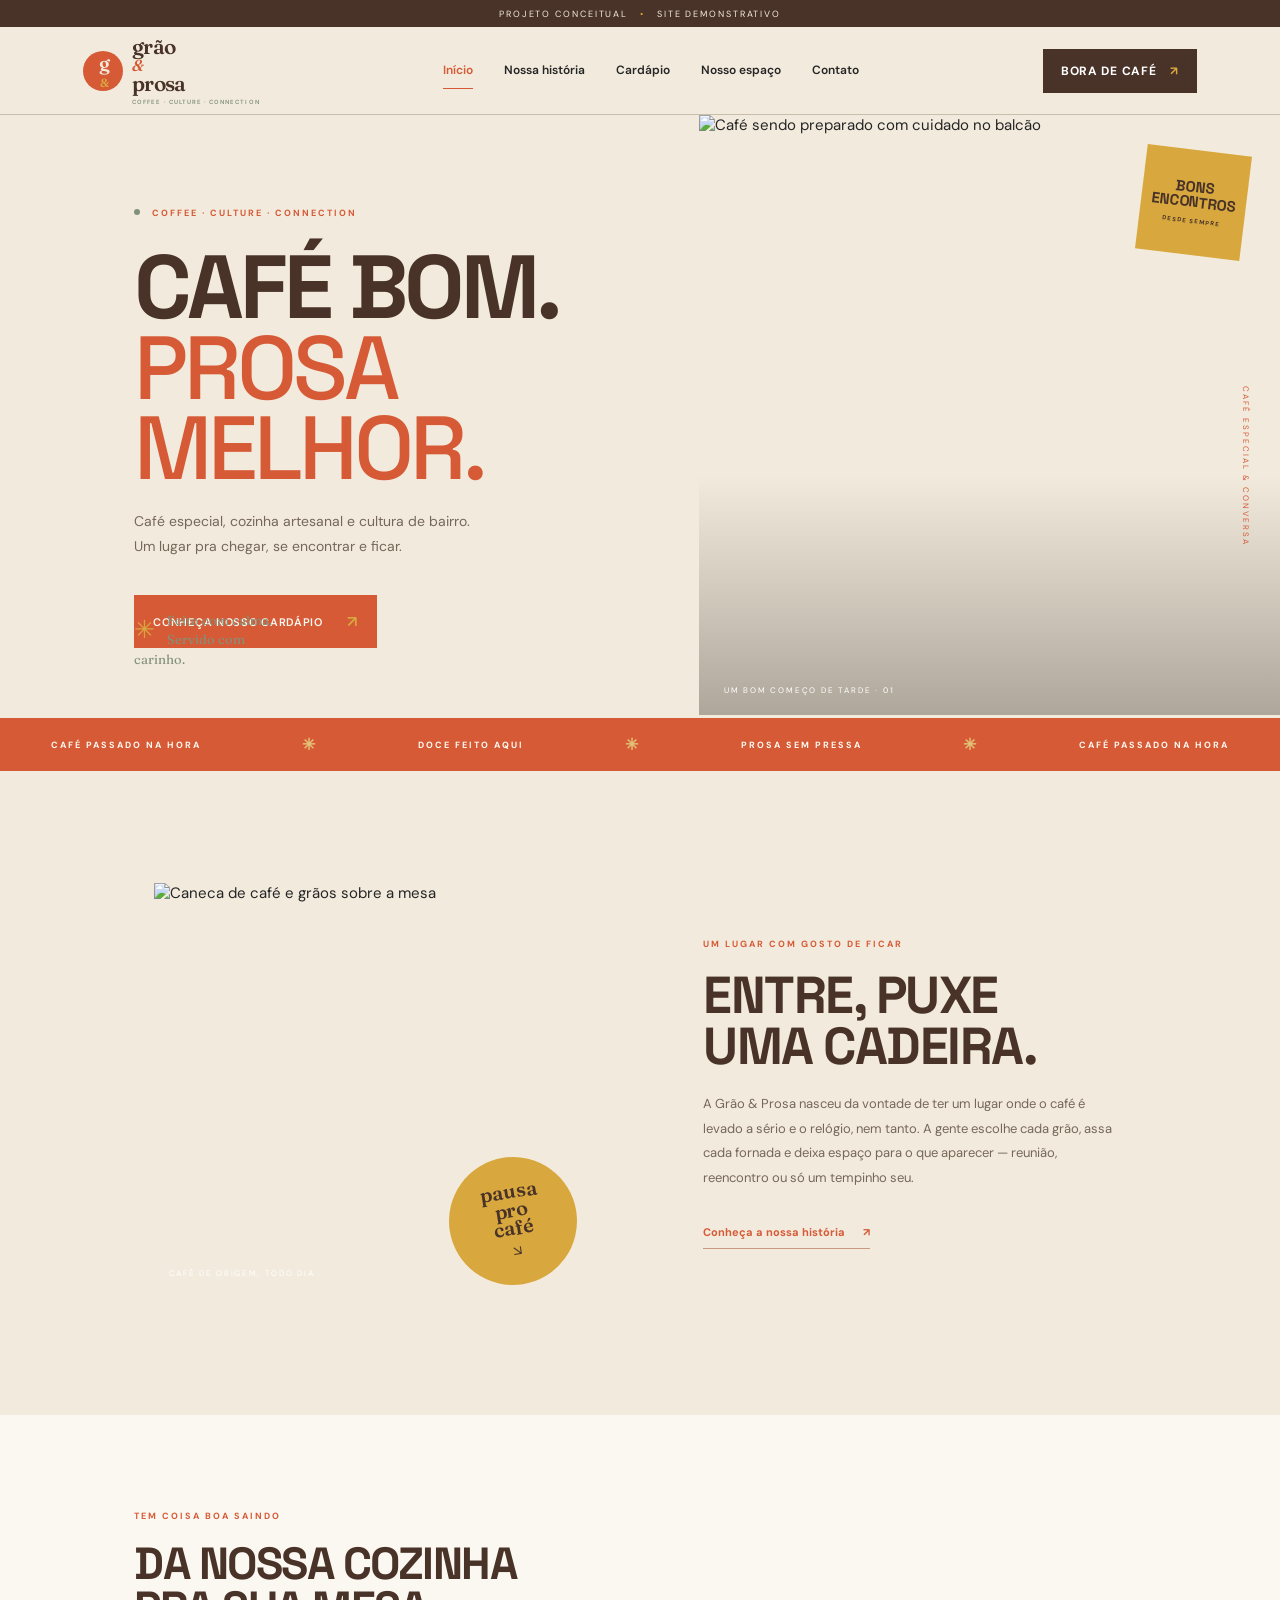
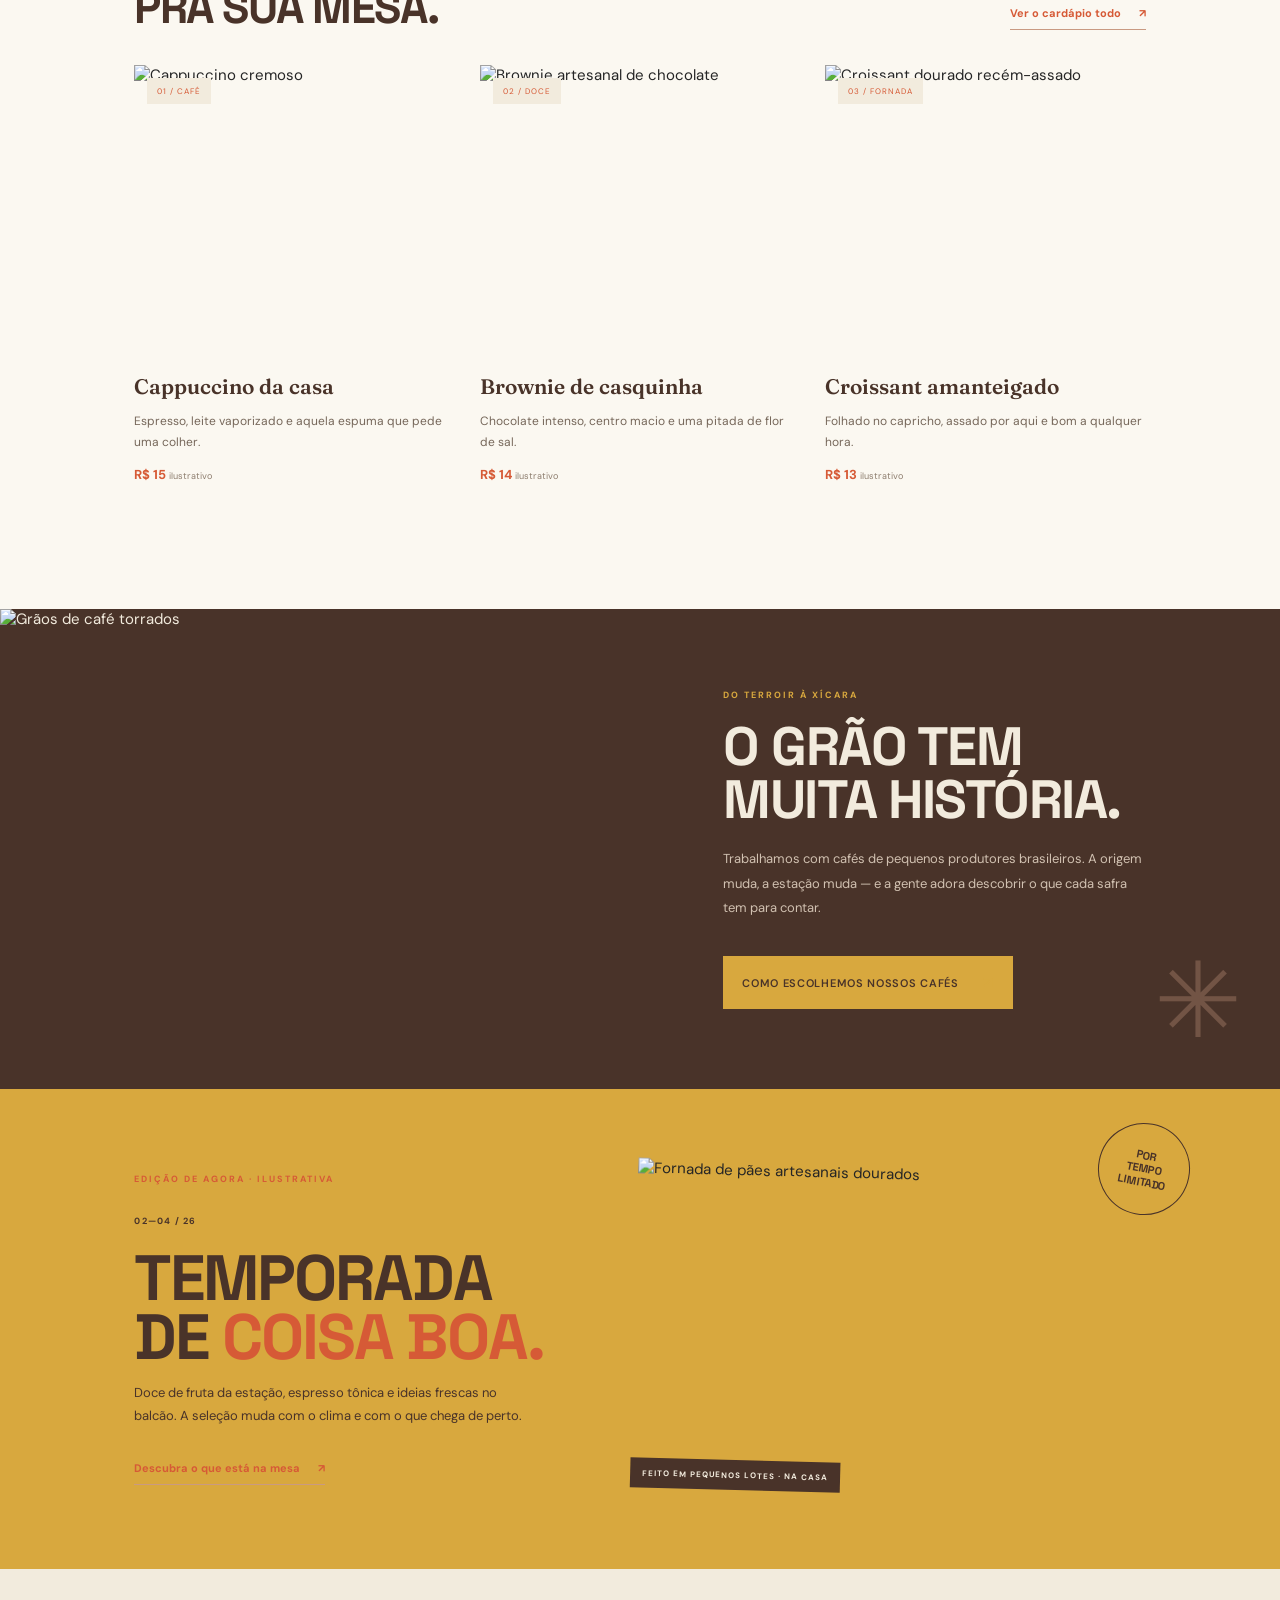
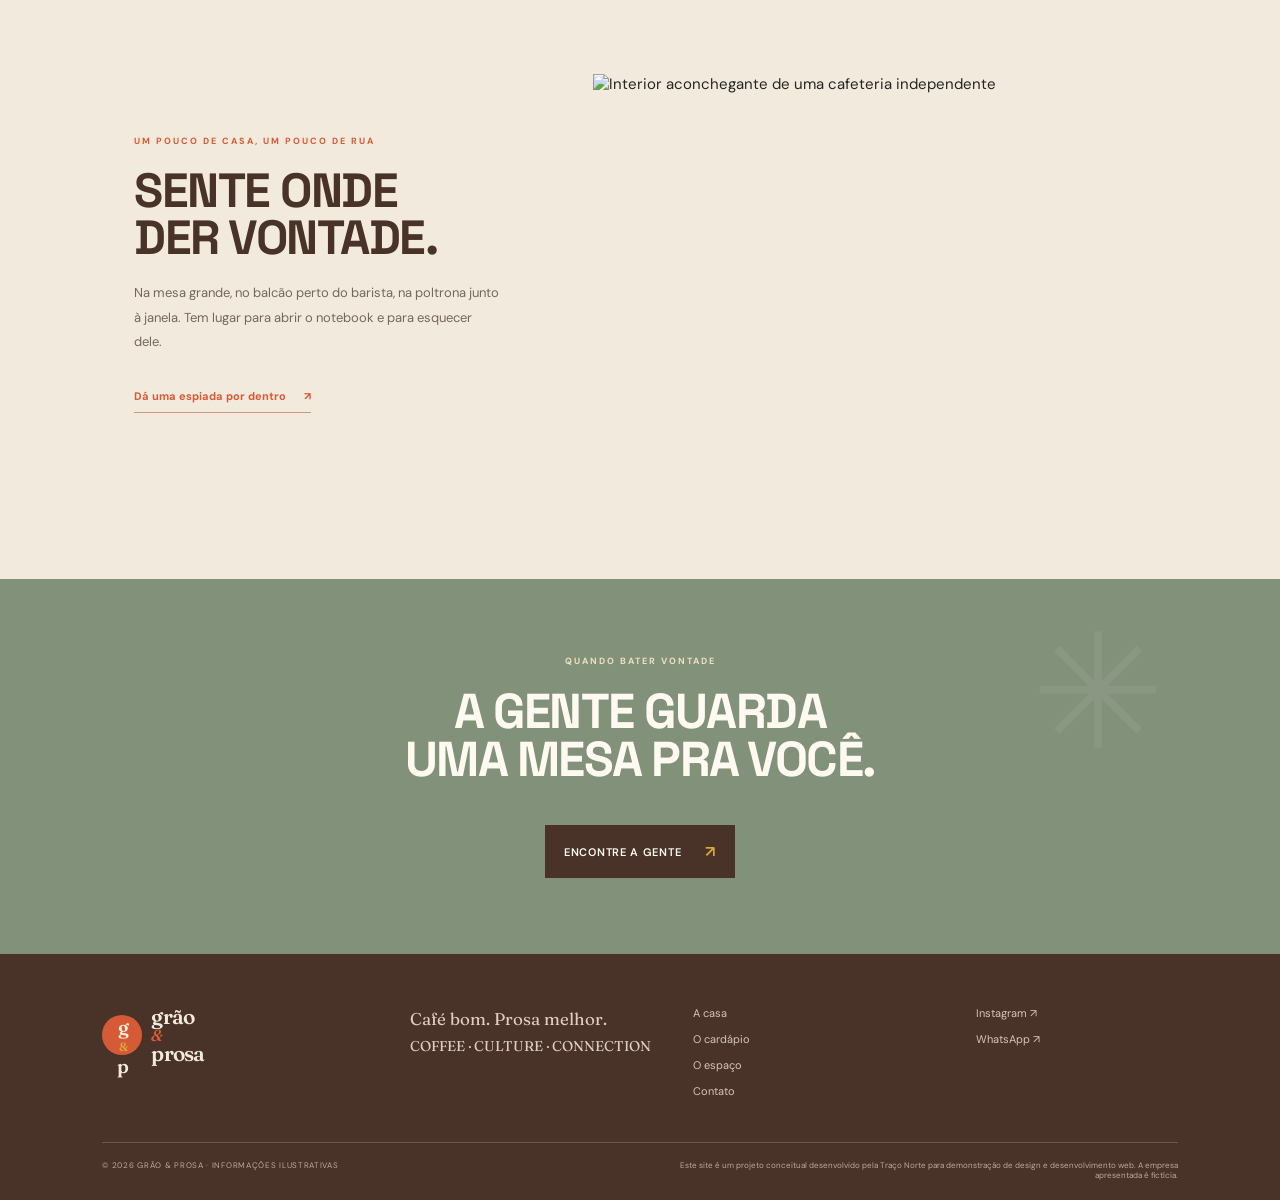
==== index.html @ 583dc26b "Add Grão & Prosa café website" ====
<!doctype html>
<html lang="pt-BR">
  <head>
    <meta charset="utf-8"><meta name="viewport" content="width=device-width,initial-scale=1"><meta name="theme-color" content="#f3ebdd"><meta name="description" content="Cafeteria urbana com cafés especiais, cozinha artesanal e cultura de bairro. Café bom. Prosa melhor."><title>Grão & Prosa — Café bom. Prosa melhor.</title><link rel="preconnect" href="https://fonts.googleapis.com"><link rel="preconnect" href="https://fonts.gstatic.com" crossorigin><link href="https://fonts.googleapis.com/css2?family=Archivo+Black&family=DM+Sans:wght@400;500;600;700&family=Fraunces:opsz,wght@9..144,500;9..144,600;9..144,700&family=Space+Grotesk:wght@400;500;600;700&display=swap" rel="stylesheet"><link rel="icon" type="image/svg+xml" href="images/favicon.svg"><link rel="stylesheet" href="css/styles.css"><link rel="stylesheet" href="css/redesign.css"><script defer src="js/script.js"></script>
  </head>
  <body>
    
    <div class="concept">
      PROJETO CONCEITUAL <span>•</span> SITE DEMONSTRATIVO
    </div>
    <header class="header">
      <a class="logo" href="index.html" aria-label="Grão e Prosa, início"><span class="logo-mark">g<span>&</span>p</span><span class="logo-name">grão <i>&</i> prosa<small>COFFEE · CULTURE · CONNECTION</small></span></a><button class="menu-toggle" aria-label="Abrir menu" aria-expanded="false">☰</button>
      <nav class="nav">
        <a class="active" href="index.html">Início</a><a href="historia.html">Nossa história</a><a href="cardapio.html">Cardápio</a><a href="espaco.html">Nosso espaço</a><a href="contato.html">Contato</a>
      </nav>
      <a class="header-cta" href="cardapio.html">Bora de café <span>↗</span></a>
    </header>
    
    <main>
      <section class="hero">
        <div class="hero-copy">
          <span class="eyebrow"><b></b> COFFEE · CULTURE · CONNECTION</span>
          <h1>
            Café bom.<br><em>Prosa melhor.</em>
          </h1>
          <p>
            Café especial, cozinha artesanal e cultura de bairro. Um lugar pra chegar, se encontrar e ficar.
          </p>
          <a class="button" href="cardapio.html">Conheça nosso cardápio <span>↗</span></a>
          <div class="hero-note">
            <span class="scribble">✳</span> Feito com calma.<br>Servido com carinho.
          </div>
        </div>
        <div class="hero-visual">
          <img src="https://images.unsplash.com/photo-1442512595331-e89e73853f31?auto=format&fit=crop&w=1500&q=85" alt="Café sendo preparado com cuidado no balcão">
          <div class="photo-stamp">
            BONS<br>ENCONTROS<br><span>DESDE SEMPRE</span>
          </div>
          <span class="image-caption">UM BOM COMEÇO DE TARDE · 01</span>
        </div>
        <div class="side-label">
          CAFÉ ESPECIAL & CONVERSA
        </div>
      </section>
      
      <div class="ticker">
        <span>CAFÉ PASSADO NA HORA</span><i>✳</i><span>DOCE FEITO AQUI</span><i>✳</i><span>PROSA SEM PRESSA</span><i>✳</i><span>CAFÉ PASSADO NA HORA</span>
      </div>
      
      <section class="intro section-pad">
        <div class="intro-art">
          <img src="https://images.unsplash.com/photo-1495474472287-4d71bcdd2085?auto=format&fit=crop&w=1000&q=85" alt="Caneca de café e grãos sobre a mesa">
          <div class="circle-note">
            pausa<br>pro<br>café <b>↘</b>
          </div>
          <span class="tiny-label">CAFÉ DE ORIGEM, TODO DIA</span>
        </div>
        <div class="intro-copy">
          <span class="eyebrow">UM LUGAR COM GOSTO DE FICAR</span>
          <h2>
            Entre, puxe<br>uma cadeira.
          </h2>
          <p>
            A Grão & Prosa nasceu da vontade de ter um lugar onde o café é levado a sério e o relógio, nem tanto. A gente escolhe cada grão, assa cada fornada e deixa espaço para o que aparecer — reunião, reencontro ou só um tempinho seu.
          </p>
          <a class="text-link" href="historia.html">Conheça a nossa história <span>↗</span></a>
        </div>
      </section>
      
      <section class="menu-preview">
        <div class="section-head">
          <div>
            <span class="eyebrow">TEM COISA BOA SAINDO</span>
            <h2>
              Da nossa cozinha<br>pra sua mesa.
            </h2>
          </div>
          <a class="text-link" href="cardapio.html">Ver o cardápio todo <span>↗</span></a>
        </div>
        <div class="cards">
          <a class="food-card" href="cardapio.html">
          <div class="food-img">
            <img src="https://images.unsplash.com/photo-1514432324607-a09d9b4aefdd?auto=format&fit=crop&w=800&q=80" alt="Cappuccino cremoso"><span>01 / CAFÉ</span>
          </div>
          <h3>
            Cappuccino da casa
          </h3>
          <p>
            Espresso, leite vaporizado e aquela espuma que pede uma colher.
          </p>
          <b>R$ 15 <small>ilustrativo</small></b></a><a class="food-card" href="cardapio.html">
          <div class="food-img">
            <img src="https://images.unsplash.com/photo-1606313564200-e75d5e30476c?auto=format&fit=crop&w=800&q=80" alt="Brownie artesanal de chocolate"><span>02 / DOCE</span>
          </div>
          <h3>
            Brownie de casquinha
          </h3>
          <p>
            Chocolate intenso, centro macio e uma pitada de flor de sal.
          </p>
          <b>R$ 14 <small>ilustrativo</small></b></a><a class="food-card" href="cardapio.html">
          <div class="food-img">
            <img src="https://images.unsplash.com/photo-1555507036-ab1f4038808a?auto=format&fit=crop&w=800&q=80" alt="Croissant dourado recém-assado"><span>03 / FORNADA</span>
          </div>
          <h3>
            Croissant amanteigado
          </h3>
          <p>
            Folhado no capricho, assado por aqui e bom a qualquer hora.
          </p>
          <b>R$ 13 <small>ilustrativo</small></b></a>
        </div>
      </section>
      
      <section class="beans">
        <div class="beans-photo">
          <img src="https://images.unsplash.com/photo-1447933601403-0c6688de566e?auto=format&fit=crop&w=1200&q=85" alt="Grãos de café torrados">
        </div>
        <div class="beans-copy">
          <span class="eyebrow">DO TERROIR À XÍCARA</span>
          <h2>
            O grão tem<br>muita história.
          </h2>
          <p>
            Trabalhamos com cafés de pequenos produtores brasileiros. A origem muda, a estação muda — e a gente adora descobrir o que cada safra tem para contar.
          </p>
          <a class="button button-light" href="historia.html">Como escolhemos nossos cafés <span>↗</span></a><span class="beans-doodle">✳</span>
        </div>
      </section>
      
      <section class="seasonal-feature">
        <div class="seasonal-copy">
          <span class="eyebrow">EDIÇÃO DE AGORA · ILUSTRATIVA</span>
          <p class="seasonal-index">02—04 / 26</p>
          <h2>Temporada<br>de <em>coisa boa.</em></h2>
          <p>Doce de fruta da estação, espresso tônica e ideias frescas no balcão. A seleção muda com o clima e com o que chega de perto.</p>
          <a class="text-link" href="cardapio.html">Descubra o que está na mesa <span>↗</span></a>
        </div>
        <figure class="seasonal-photo">
          <img src="https://images.unsplash.com/photo-1509440159596-0249088772ff?auto=format&fit=crop&w=1100&q=85" alt="Fornada de pães artesanais dourados">
          <figcaption>FEITO EM PEQUENOS LOTES · NA CASA</figcaption>
        </figure>
        <span class="seasonal-stamp">POR<br>TEMPO<br>LIMITADO</span>
      </section>
      <section class="space-tease">
        <div>
          <span class="eyebrow">UM POUCO DE CASA, UM POUCO DE RUA</span>
          <h2>
            Sente onde<br>der vontade.
          </h2>
          <p>
            Na mesa grande, no balcão perto do barista, na poltrona junto à janela. Tem lugar para abrir o notebook e para esquecer dele.
          </p>
          <a class="text-link" href="espaco.html">Dá uma espiada por dentro <span>↗</span></a>
        </div>
        <img src="https://images.unsplash.com/photo-1445116572660-236099ec97a0?auto=format&fit=crop&w=1200&q=85" alt="Interior aconchegante de uma cafeteria independente">
      </section>
      
      <section class="visit">
        <span class="eyebrow">QUANDO BATER VONTADE</span>
        <h2>
          A gente guarda<br>uma mesa pra você.
        </h2>
        <a class="button" href="contato.html">Encontre a gente <span>↗</span></a><span class="visit-flower">✳</span>
      </section>
    </main>
    
    <footer class="footer">
      <div class="footer-top">
        <a class="logo logo-footer" href="index.html"><span class="logo-mark">g<span>&</span>p</span><span class="logo-name">grão <i>&</i> prosa</span></a>
        <p>
          Café bom. Prosa melhor.<br><small>COFFEE · CULTURE · CONNECTION</small>
        </p>
        <div class="footer-links">
          <a href="historia.html">A casa</a><a href="cardapio.html">O cardápio</a><a href="espaco.html">O espaço</a><a href="contato.html">Contato</a>
        </div>
        <div class="footer-social">
          <a href="https://instagram.com" target="_blank" rel="noreferrer">Instagram ↗</a><a href="https://wa.me/5500000000000" target="_blank" rel="noreferrer">WhatsApp ↗</a>
        </div>
      </div>
      <div class="footer-bottom">
        <span>© 2026 GRÃO & PROSA · INFORMAÇÕES ILUSTRATIVAS</span><span>Este site é um projeto conceitual desenvolvido pela Traço Norte para demonstração de design e desenvolvimento web. A empresa apresentada é fictícia.</span>
      </div>
    </footer>
  </body>
</html>
---- css/styles.css ----
:root {
  --cream:#f3ebdd;
  --paper:#faf7f0;
  --terra:#b85c38;
  --coffee:#493329;
  --yellow:#d9a441;
  --sage:#87947a;
  --ink:#32251f;
  --line:#d8cbbb;
  --serif:'Fraunces',Georgia,serif;
  --sans:'DM Sans',Arial,sans-serif
}
* {
  box-sizing:border-box
}
html {
  scroll-behavior:smooth
}
body {
  margin:0;
  background:var(--cream);
  color:var(--ink);
  font-family:var(--sans);
  font-size:15px
}
a {
  color:inherit;
  text-decoration:none
}
img {
  display:block;
  width:100%;
  height:100%;
  object-fit:cover
}
.concept {
  height:27px;
  background:var(--coffee);
  color:var(--cream);
  font-size:9px;
  letter-spacing:1.9px;
  text-align:center;
  padding:8px
}
.concept span {
  color:var(--yellow);
  padding:0 8px
}
.header {
  height:88px;
  padding:0 6.5%;
  display:flex;
  align-items:center;
  justify-content:space-between;
  border-bottom:1px solid var(--line);
  position:relative;
  z-index:5;
  background:var(--cream)
}
.logo {
  display:flex;
  align-items:center;
  gap:9px;
  color:var(--coffee)
}
.logo-mark {
  width:40px;
  height:40px;
  background:var(--terra);
  border-radius:50%;
  display:grid;
  place-items:center;
  color:var(--cream);
  font:600 19px var(--serif);
  letter-spacing:-2px
}
.logo-mark span {
  font-size:12px;
  color:var(--yellow)
}
.logo-name {
  font:600 21px var(--serif);
  letter-spacing:-.8px
}
.logo-name i {
  color:var(--terra);
  font-size:16px
}
.nav {
  display:flex;
  gap:31px;
  font-size:12px
}
.nav a {
  padding:10px 0;
  color:#6e5d51;
  transition:.2s
}
.nav a:hover,.nav a.active {
  color:var(--terra)
}
.nav a.active {
  border-bottom:1px solid var(--terra)
}
.header-cta {
  font-size:12px;
  font-weight:700;
  background:var(--coffee);
  color:white;
  padding:14px 18px;
  border-radius:2px
}
.header-cta span {
  padding-left:10px;
  color:var(--yellow)
}
.menu-toggle {
  display:none;
  background:none;
  border:0;
  font-size:23px;
  color:var(--coffee)
}
.hero {
  min-height:600px;
  display:grid;
  grid-template-columns:1fr 1.03fr;
  padding-left:10.5%;
  position:relative
}
.hero-copy {
  padding:92px 4% 70px 0;
  position:relative
}
.eyebrow {
  font-size:9px;
  letter-spacing:2px;
  color:var(--terra);
  font-weight:700;
  display:block
}
.eyebrow b {
  display:inline-block;
  width:6px;
  height:6px;
  background:var(--sage);
  border-radius:50%;
  margin:0 8px 1px 0
}
.hero h1,.page-hero h1 {
  font:500 clamp(49px,6vw,78px)/.99 var(--serif);
  letter-spacing:-3px;
  color:var(--coffee);
  margin:28px 0 20px
}
.hero h1 em {
  color:var(--terra);
  font-weight:500
}
.hero-copy>p {
  max-width:350px;
  color:#76675a;
  line-height:1.8;
  font-size:14px
}
.button {
  display:inline-flex;
  align-items:center;
  gap:24px;
  background:var(--terra);
  color:#fffaf1;
  padding:16px 19px;
  font-size:11px;
  font-weight:600;
  margin-top:22px;
  transition:.2s
}
.button:hover {
  background:var(--coffee);
  transform:translateY(-2px)
}
.button span {
  font-size:16px;
  color:var(--yellow)
}
.hero-note {
  position:absolute;
  bottom:49px;
  left:0;
  font:13px/1.5 var(--serif);
  color:var(--sage)
}
.scribble {
  font-size:25px;
  float:left;
  margin-right:12px;
  color:var(--yellow)
}
.hero-visual {
  height:560px;
  margin-top:20px;
  position:relative
}
.hero-visual>img {
  object-position:center
}
.hero-visual:after {
  content:'';
  position:absolute;
  inset:0;
  background:linear-gradient(0deg,#21150e52,transparent 40%);
  pointer-events:none
}
.photo-stamp {
  position:absolute;
  z-index:1;
  top:35px;
  right:34px;
  width:105px;
  height:105px;
  border-radius:50%;
  background:var(--yellow);
  color:var(--coffee);
  display:grid;
  place-content:center;
  text-align:center;
  font:600 15px/.98 var(--serif);
  transform:rotate(8deg)
}
.photo-stamp span {
  font:700 6px var(--sans);
  letter-spacing:1px;
  margin-top:7px
}
.image-caption {
  position:absolute;
  z-index:1;
  bottom:20px;
  left:25px;
  color:white;
  font-size:8px;
  letter-spacing:1.8px
}
.side-label {
  position:absolute;
  right:2.3%;
  top:45%;
  writing-mode:vertical-rl;
  font-size:8px;
  letter-spacing:2px;
  color:var(--terra)
}
.ticker {
  height:53px;
  background:var(--sage);
  color:#fffaf1;
  display:flex;
  align-items:center;
  justify-content:space-around;
  font-size:9px;
  letter-spacing:2px
}
.ticker i {
  font-style:normal;
  color:#e3c178;
  font-size:16px
}
.section-pad {
  padding:112px 12%
}
.intro {
  display:grid;
  grid-template-columns:1fr 1fr;
  gap:13%;
  align-items:center
}
.intro-art {
  height:420px;
  position:relative;
  padding:0 10% 8% 0
}
.intro-art img {
  object-position:center
}
.circle-note {
  position:absolute;
  right:0;
  bottom:18px;
  border-radius:50%;
  background:var(--yellow);
  width:128px;
  height:128px;
  display:grid;
  place-content:center;
  text-align:center;
  color:var(--coffee);
  font:600 20px/.94 var(--serif);
  transform:rotate(-9deg)
}
.circle-note b {
  font:14px var(--sans);
  margin-top:4px
}
.tiny-label {
  position:absolute;
  left:15px;
  bottom:25px;
  color:white;
  font-size:8px;
  letter-spacing:1.7px
}
.intro-copy h2,.section-head h2,.beans h2,.space-tease h2,.visit h2,.page-title {
  font:500 52px/.98 var(--serif);
  letter-spacing:-1.8px;
  color:var(--coffee);
  margin:20px 0
}
.intro-copy>p,.beans-copy>p,.space-tease p {
  max-width:420px;
  color:#76675a;
  line-height:1.9;
  font-size:13px
}
.text-link {
  display:inline-block;
  margin-top:21px;
  color:var(--terra);
  font-size:11px;
  font-weight:700;
  border-bottom:1px solid #c99a82;
  padding-bottom:9px
}
.text-link span {
  padding-left:15px
}
.menu-preview {
  background:var(--paper);
  padding:95px 10.5% 110px
}
.section-head {
  display:flex;
  justify-content:space-between;
  align-items:end;
  margin-bottom:35px
}
.section-head h2 {
  font-size:45px;
  margin-bottom:0
}
.cards {
  display:grid;
  grid-template-columns:repeat(3,1fr);
  gap:25px
}
.food-card {
  padding-bottom:15px
}
.food-img {
  height:290px;
  position:relative;
  overflow:hidden
}
.food-img img {
  transition:transform .5s
}
.food-card:hover img {
  transform:scale(1.04)
}
.food-img span {
  position:absolute;
  top:13px;
  left:13px;
  background:var(--cream);
  padding:8px 10px;
  font-size:8px;
  letter-spacing:1px;
  color:var(--terra)
}
.food-card h3 {
  font:600 21px var(--serif);
  color:var(--coffee);
  margin:18px 0 8px
}
.food-card p {
  font-size:12px;
  line-height:1.7;
  color:#76675a;
  min-height:40px
}
.food-card>b {
  font-size:13px;
  color:var(--terra)
}
.food-card small {
  font-size:9px;
  font-weight:400;
  color:#8d7d6e
}
.beans {
  min-height:450px;
  background:var(--coffee);
  color:var(--cream);
  display:grid;
  grid-template-columns:1fr 1fr;
  position:relative
}
.beans-photo {
  height:450px
}
.beans-copy {
  padding:80px 13%;
  position:relative;
  overflow:hidden
}
.beans-copy .eyebrow {
  color:var(--yellow)
}
.beans h2 {
  color:var(--cream);
  font-size:54px
}
.beans-copy>p {
  color:#d1c1b1
}
.button-light {
  background:var(--yellow);
  color:var(--coffee)
}
.button-light:hover {
  background:var(--cream)
}
.beans-doodle {
  position:absolute;
  color:#725445;
  right:6%;
  bottom:4%;
  font-size:105px
}
.space-tease {
  display:grid;
  grid-template-columns:.8fr 1.2fr;
  gap:9%;
  align-items:center;
  padding:105px 10.5%
}
.space-tease img {
  height:400px
}
.space-tease h2 {
  font-size:48px
}
.visit {
  background:var(--sage);
  color:white;
  text-align:center;
  padding:76px 20px;
  position:relative;
  overflow:hidden
}
.visit .eyebrow {
  color:#eee1bd
}
.visit h2 {
  color:#fffaf1;
  font-size:49px
}
.visit .button {
  background:var(--coffee)
}
.visit-flower {
  position:absolute;
  font-size:160px;
  color:#ffffff12;
  right:9%;
  top:10px
}
.footer {
  background:var(--coffee);
  color:var(--cream);
  padding:52px 8% 20px
}
.footer-top {
  display:grid;
  grid-template-columns:1.1fr 1fr 1fr .8fr;
  gap:30px;
  align-items:start;
  padding-bottom:44px
}
.logo-footer {
  color:var(--cream)
}
.footer-top>p {
  font:17px/1.5 var(--serif);
  margin:0;
  color:#ddcfc0
}
.footer-links,.footer-social {
  display:grid;
  gap:12px;
  font-size:11px;
  color:#d5c5b6
}
.footer-links a:hover,.footer-social a:hover {
  color:var(--yellow)
}
.footer-bottom {
  border-top:1px solid #6e5748;
  padding-top:17px;
  display:flex;
  justify-content:space-between;
  gap:20px;
  font-size:8px;
  letter-spacing:.7px;
  color:#bca99a
}
.footer-bottom span:last-child {
  text-align:right;
  max-width:500px;
  letter-spacing:0
}
.page-hero {
  padding:100px 12% 82px;
  background:var(--paper);
  position:relative;
  overflow:hidden
}
.page-hero h1 {
  font-size:68px;
  margin:20px 0
}
.page-hero p {
  max-width:520px;
  color:#76675a;
  line-height:1.8
}
.page-hero .hero-mark {
  position:absolute;
  right:13%;
  top:52px;
  color:#e9dfcf;
  font:190px var(--serif)
}
.content-split {
  display:grid;
  grid-template-columns:1fr 1fr;
  align-items:center;
  gap:9%;
  padding:90px 12%
}
.content-split img {
  height:450px
}
.content-split p {
  line-height:1.9;
  color:#76675a;
  font-size:13px
}
.content-split h2 {
  font:500 43px/.98 var(--serif);
  color:var(--coffee);
  margin:16px 0
}
.quote-band {
  background:var(--sage);
  color:white;
  padding:58px 15%;
  text-align:center;
  font:italic 29px/1.3 var(--serif)
}
.value-grid {
  padding:75px 11%;
  display:grid;
  grid-template-columns:repeat(3,1fr);
  gap:30px
}
.value-grid article {
  border-top:1px solid var(--terra);
  padding-top:17px
}
.value-grid h3 {
  font:600 22px var(--serif);
  color:var(--coffee)
}
.value-grid p {
  color:#76675a;
  font-size:12px;
  line-height:1.8
}
.menu-page {
  padding:75px 10% 100px;
  background:var(--paper)
}
.menu-toolbar {
  display:flex;
  justify-content:space-between;
  align-items:end;
  margin-bottom:35px
}
.filters {
  display:flex;
  flex-wrap:wrap;
  gap:9px
}
.filters button {
  border:1px solid var(--line);
  background:transparent;
  color:var(--coffee);
  padding:10px 14px;
  font:11px var(--sans);
  cursor:pointer
}
.filters button[aria-pressed=true],.filters button:hover {
  background:var(--coffee);
  color:white;
  border-color:var(--coffee)
}
.illustrative {
  font-size:10px;
  color:#897765
}
.menu-section {
  margin:44px 0
}
.menu-section h2 {
  font:500 33px var(--serif);
  color:var(--terra);
  border-bottom:1px solid var(--line);
  padding-bottom:11px
}
.menu-items {
  display:grid;
  grid-template-columns:1fr 1fr;
  column-gap:45px
}
.menu-item {
  padding:17px 0;
  border-bottom:1px dotted var(--line)
}
.menu-item-head {
  display:flex;
  justify-content:space-between;
  gap:15px;
  font:600 17px var(--serif);
  color:var(--coffee)
}
.menu-item p {
  font-size:11px;
  line-height:1.6;
  color:#827263;
  margin:6px 0
}
.menu-item .price {
  font:600 12px var(--sans);
  color:var(--terra);
  white-space:nowrap
}
.gallery {
  padding:70px 9% 95px;
  background:var(--paper)
}
.gallery-grid {
  display:grid;
  grid-template-columns:repeat(4,1fr);
  grid-auto-rows:190px;
  gap:12px
}
.gallery-item {
  position:relative;
  cursor:zoom-in;
  overflow:hidden;
  border:0;
  padding:0;
  background:var(--coffee)
}
.gallery-item:nth-child(1),.gallery-item:nth-child(5) {
  grid-column:span 2;
  grid-row:span 2
}
.gallery-item:nth-child(4) {
  grid-row:span 2
}
.gallery-item img {
  transition:transform .45s;
  opacity:.95
}
.gallery-item:hover img {
  transform:scale(1.04)
}
.gallery-item span {
  position:absolute;
  bottom:12px;
  left:14px;
  color:white;
  text-shadow:0 1px 8px #000;
  font-size:9px;
  letter-spacing:1px
}
.lightbox {
  position:fixed;
  inset:0;
  background:#211811ed;
  display:none;
  align-items:center;
  justify-content:center;
  z-index:10;
  padding:5vw
}
.lightbox.open {
  display:flex
}
.lightbox img {
  width:auto;
  max-width:90vw;
  height:auto;
  max-height:84vh
}
.lightbox button {
  position:absolute;
  top:22px;
  right:28px;
  background:none;
  color:white;
  border:0;
  font-size:38px;
  cursor:pointer
}
.contact-wrap {
  padding:70px 11% 100px;
  display:grid;
  grid-template-columns:1.1fr .8fr;
  gap:12%;
  background:var(--paper)
}
.contact-form label {
  display:block;
  font-size:11px;
  font-weight:600;
  color:var(--coffee);
  margin:16px 0 7px
}
.contact-form input,.contact-form textarea,.contact-form select {
  width:100%;
  padding:13px 12px;
  border:1px solid var(--line);
  background:#fffdf9;
  font:12px var(--sans);
  color:var(--ink);
  border-radius:0
}
.contact-form textarea {
  min-height:130px;
  resize:vertical
}
.contact-form input:focus,.contact-form textarea:focus,.contact-form select:focus {
  outline:2px solid var(--sage);
  border-color:transparent
}
.contact-info {
  background:var(--cream);
  padding:33px;
  height:max-content
}
.contact-info h2 {
  font:500 31px var(--serif);
  color:var(--coffee)
}
.contact-info h3 {
  font:600 17px var(--serif);
  color:var(--terra);
  margin:25px 0 7px
}
.contact-info p {
  font-size:12px;
  line-height:1.8;
  color:#76675a
}
.form-feedback {
  font-size:12px;
  line-height:1.6;
  margin-top:14px;
  color:#465a3d
}
.form-feedback.error {
  color:#a23c2d
}
.map-card {
  margin-top:18px;
  height:120px;
  background:var(--sage);
  display:grid;
  place-items:center;
  color:white;
  font:16px var(--serif);
  text-align:center
}
.story-photo {
  position:relative
}
.story-photo:after {
  content:'CUIDADO EM CADA XÍCARA';
  position:absolute;
  bottom:17px;
  left:17px;
  color:white;
  font-size:8px;
  letter-spacing:2px;
  text-shadow:0 1px 5px #000
}
@media(max-width:900px) {
  .header {
    padding:0 5%
  }
  .nav {
    gap:17px
  }
  .header-cta {
    display:none
  }
  .hero {
    padding-left:7%;
    grid-template-columns:.9fr 1fr
  }
  .hero-copy {
    padding-top:75px
  }
  .hero-visual {
    height:510px
  }
  .intro {
    padding:80px 8%;
    gap:8%
  }
  .menu-preview {
    padding:75px 7%
  }
  .food-img {
    height:230px
  }
  .space-tease {
    padding:80px 7%;
    gap:6%
  }
  .footer {
    padding-left:6%;
    padding-right:6%
  }
  .page-hero {
    padding-left:8%;
    padding-right:8%
  }
  .content-split,.contact-wrap {
    padding-left:8%;
    padding-right:8%
  }
}
@media(max-width:650px) {
  .concept {
    font-size:8px
  }
  .header {
    height:70px
  }
  .logo-mark {
    width:34px;
    height:34px
  }
  .logo-name {
    font-size:18px
  }
  .menu-toggle {
    display:block
  }
  .nav {
    display:none;
    position:absolute;
    top:69px;
    left:0;
    right:0;
    background:var(--cream);
    padding:16px 7% 23px;
    border-bottom:1px solid var(--line);
    flex-direction:column;
    gap:3px
  }
  .nav.open {
    display:flex
  }
  .nav a {
    padding:11px 0
  }
  .hero {
    display:flex;
    flex-direction:column;
    padding:0
  }
  .hero-copy {
    padding:60px 8% 50px
  }
  .hero h1 {
    font-size:58px
  }
  .hero-note {
    position:static;
    margin-top:30px
  }
  .hero-visual {
    margin:0;
    height:370px
  }
  .side-label {
    display:none
  }
  .ticker {
    overflow:hidden;
    gap:24px;
    justify-content:flex-start;
    padding:0 20px;
    white-space:nowrap
  }
  .ticker span:nth-of-type(n+3),.ticker i:nth-of-type(n+2) {
    display:none
  }
  .section-pad {
    padding:70px 8%
  }
  .intro {
    display:flex;
    flex-direction:column;
    gap:40px;
    align-items:stretch
  }
  .intro-art {
    height:320px;
    padding-right:8%
  }
  .circle-note {
    width:100px;
    height:100px;
    font-size:17px
  }
  .intro-copy h2,.section-head h2,.beans h2,.space-tease h2,.visit h2 {
    font-size:43px
  }
  .menu-preview {
    padding:67px 8%
  }
  .section-head {
    display:block
  }
  .section-head .text-link {
    margin-top:15px
  }
  .cards {
    grid-template-columns:1fr;
    gap:25px
  }
  .food-img {
    height:280px
  }
  .beans {
    grid-template-columns:1fr
  }
  .beans-photo {
    height:290px
  }
  .beans-copy {
    padding:58px 9% 70px
  }
  .space-tease {
    display:flex;
    flex-direction:column;
    align-items:stretch;
    padding:70px 8%;
    gap:30px
  }
  .space-tease img {
    height:300px
  }
  .visit {
    padding:65px 15px
  }
  .footer-top {
    grid-template-columns:1fr 1fr;
    gap:27px
  }
  .footer-bottom {
    display:grid;
    line-height:1.5
  }
  .footer-bottom span:last-child {
    text-align:left
  }
  .page-hero {
    padding:65px 8% 55px
  }
  .page-hero h1 {
    font-size:55px
  }
  .page-hero .hero-mark {
    right:4%;
    top:27px;
    font-size:110px
  }
  .content-split {
    display:flex;
    flex-direction:column;
    padding:55px 8%;
    gap:30px
  }
  .content-split img {
    height:310px
  }
  .quote-band {
    padding:42px 9%;
    font-size:23px
  }
  .value-grid {
    padding:55px 8%;
    grid-template-columns:1fr;
    gap:14px
  }
  .menu-page {
    padding:55px 7% 70px
  }
  .menu-toolbar {
    display:block
  }
  .filters {
    margin:23px 0
  }
  .menu-items {
    grid-template-columns:1fr
  }
  .menu-section {
    margin:35px 0
  }
  .gallery {
    padding:45px 5% 65px
  }
  .gallery-grid {
    grid-template-columns:repeat(2,1fr);
    grid-auto-rows:145px;
    gap:8px
  }
  .gallery-item:nth-child(4) {
    grid-row:span 1
  }
  .contact-wrap {
    display:flex;
    flex-direction:column;
    padding:50px 7%;
    gap:35px
  }
  .contact-info {
    padding:25px
  }
  .page-hero p {
    font-size:13px
  }
}
---- css/redesign.css ----
/* Redesign urbano da Grão & Prosa */
:root {
  --cream: #f2ebdd;
  --paper: #fbf8f1;
  --terra: #d65a36;
  --coffee: #493329;
  --yellow: #d8a83e;
  --sage: #82917a;
  --ink: #252525;
  --line: #d4c9b9;
  --serif: "Fraunces", Georgia, serif;
  --sans: "DM Sans", Arial, sans-serif;
  --display: "Space Grotesk", "Archivo Black", sans-serif;
}
body { background: var(--cream); color: var(--ink); }
.logo-name { display: grid; line-height: 1; }
.logo-name small { margin-top: 5px; color: var(--sage); font: 600 6px/1 var(--sans); letter-spacing: 1.05px; }
.header { border-bottom-color: #c9bdac; }
.nav a { color: var(--ink); font-weight: 600; }
.header-cta, .button { border-radius: 0; letter-spacing: .7px; text-transform: uppercase; }
.hero h1, .page-hero h1 {
  font-family: var(--display); font-weight: 700; letter-spacing: -4px;
  line-height: .9; text-transform: uppercase;
}
.hero h1 { font-size: clamp(58px, 7vw, 96px); }
.hero h1 em, .page-hero h1 em { color: var(--terra); font-style: normal; }
.hero-copy { z-index: 1; }
.hero-visual { height: 600px; margin-top: 0; }
.photo-stamp { border-radius: 0; font-family: var(--display); font-weight: 700; transform: rotate(7deg); }
.ticker { background: var(--terra); font-weight: 700; text-transform: uppercase; }
.intro-copy h2, .section-head h2, .beans h2, .space-tease h2, .visit h2,
.page-title, .content-split h2, .value-grid h3, .contact-info h2 {
  font-family: var(--display); font-weight: 700; letter-spacing: -1.5px; text-transform: uppercase;
}
.page-hero { background: var(--coffee); color: var(--cream); }
.page-hero .eyebrow { color: var(--yellow); }
.page-hero h1 { color: var(--cream); }
.page-hero p { color: #e2d5c7; }
.page-hero .hero-mark { color: #624b3e; }
.quote-band { background: var(--terra); }
.menu-page { background: var(--paper); }
.catalog-tools { display: flex; align-items: center; gap: 18px; margin: 26px 0 18px; }
.search-box {
  display: flex; flex: 1; min-width: 0; align-items: center; gap: 12px;
  padding: 9px 2px; border-bottom: 1px solid var(--coffee); color: var(--terra);
}
.search-box > span { font: 30px/1 var(--sans); }
.search-box input {
  flex: 1; min-width: 0; border: 0; outline: 0; background: transparent;
  color: var(--ink); font: 14px var(--sans);
}
.search-box input::placeholder { color: #8c7b6b; }
.search-box kbd { color: #8c7b6b; font: 8px var(--sans); letter-spacing: 1px; }
.clear-filters {
  border: 0; background: transparent; color: var(--terra);
  font: 700 11px var(--sans); cursor: pointer;
}
.clear-filters span { padding-left: 7px; font-size: 16px; }
.filters { gap: 0; border-top: 1px solid var(--line); border-bottom: 1px solid var(--line); }
.filters button {
  padding: 13px 18px; border: 0; border-right: 1px solid var(--line);
  font-weight: 600;
}
.filters button:first-child { border-left: 1px solid var(--line); }
.filters button span { padding-left: 5px; font-size: 9px; opacity: .65; }
.filters button[aria-pressed="true"] { background: var(--terra); color: #fff; }
.filters button:focus-visible, .clear-filters:focus-visible, .product-card:focus-visible,
.button:focus-visible, .gallery-item:focus-visible { outline: 2px solid var(--terra); outline-offset: 3px; }
.results-count {
  margin: 22px 0 14px; color: #857564; font-size: 10px;
  letter-spacing: .5px; text-transform: uppercase;
}
.product-grid {
  display: grid; grid-template-columns: repeat(3, minmax(0, 1fr));
  border-top: 1px solid var(--line); border-left: 1px solid var(--line);
}
.product-card {
  position: relative; min-width: 0; padding: 0; border: 0;
  border-right: 1px solid var(--line); border-bottom: 1px solid var(--line);
  background: transparent; color: inherit; text-align: left; cursor: pointer;
  transition: background .2s ease;
}
.product-card:hover, .product-card:focus-visible { background: var(--cream); }
.product-image { position: relative; display: block; height: 225px; overflow: hidden; background: #dfd3c3; }
.product-image img { transition: transform .4s ease; }
.product-card:hover .product-image img { transform: scale(1.045); }
.product-tag {
  position: absolute; top: 12px; left: 12px; padding: 7px 9px;
  background: var(--yellow); color: var(--ink); font: 700 8px var(--sans); letter-spacing: .7px;
}
.product-number { position: absolute; right: 12px; bottom: 12px; color: white; font-size: 10px; text-shadow: 0 1px 5px #000; }
.product-card-copy { display: grid; padding: 16px 17px 19px; }
.product-category { color: var(--terra); font-size: 8px; font-weight: 700; letter-spacing: 1.1px; }
.product-name { margin-top: 8px; font: 700 20px/1.1 var(--display); letter-spacing: -.5px; }
.product-description { min-height: 42px; margin-top: 7px; color: #74685c; font-size: 11px; line-height: 1.6; }
.product-price { margin-top: 14px; color: var(--terra); font-size: 13px; font-weight: 700; }
.product-price small { padding-left: 5px; color: #8c7b6b; font-size: 8px; font-weight: 500; letter-spacing: .7px; }
.product-arrow { position: absolute; right: 17px; bottom: 20px; color: var(--coffee); font-size: 16px; }
.empty-state { padding: 70px 20px; border: 1px solid var(--line); text-align: center; }
.empty-state[hidden] { display: none; }
.empty-state > span { color: var(--terra); font-size: 35px; }
.empty-state h3 { font: 700 23px var(--display); text-transform: uppercase; }
.empty-state p { color: #74685c; font-size: 13px; }
.menu-disclaimer { margin-top: 35px; line-height: 1.6; }
.product-modal {
  position: fixed; inset: 0; z-index: 20; display: grid; visibility: hidden;
  place-items: center; padding: 22px; background: #1c1916dd; opacity: 0;
  transition: opacity .2s ease, visibility .2s ease;
}
.product-modal.is-open { visibility: visible; opacity: 1; }
.modal-open { overflow: hidden; }
.modal-panel { position: relative; display: grid; grid-template-columns: 1.05fr 1fr; width: min(850px, 100%); min-height: 420px; background: var(--paper); }
.modal-image { min-height: 100%; object-fit: cover; }
.modal-copy { display: flex; flex-direction: column; justify-content: center; align-items: flex-start; padding: 45px; }
.modal-copy h2 { margin: 17px 0 10px; color: var(--coffee); font: 700 clamp(28px, 4vw, 42px)/1 var(--display); text-transform: uppercase; }
.modal-description { color: #74685c; font-size: 13px; line-height: 1.75; }
.modal-price { margin-top: 15px; color: var(--terra); font-size: 18px; }
.modal-copy .illustrative { margin-top: 5px; }
.modal-close {
  position: absolute; top: 12px; right: 12px; z-index: 1; width: 40px; height: 40px;
  border: 0; background: var(--coffee); color: white; font-size: 25px; cursor: pointer;
}
.seasonal-feature {
  position: relative; display: grid; grid-template-columns: .9fr 1.1fr; gap: 8%;
  align-items: center; min-height: 480px; padding: 75px 10.5%; background: var(--yellow); overflow: hidden;
}
.seasonal-copy { position: relative; z-index: 1; }
.seasonal-copy h2 { margin: 22px 0 14px; color: var(--coffee); font: 700 clamp(42px, 5vw, 65px)/.92 var(--display); letter-spacing: -2px; text-transform: uppercase; }
.seasonal-copy h2 em { color: var(--terra); font-style: normal; }
.seasonal-copy > p:not(.seasonal-index) { max-width: 390px; color: var(--coffee); font-size: 13px; line-height: 1.8; }
.seasonal-index { margin: 30px 0 0; color: var(--coffee); font-size: 9px; font-weight: 700; letter-spacing: 1.2px; }
.seasonal-photo { position: relative; height: 330px; margin: 0; transform: rotate(1.5deg); }
.seasonal-photo figcaption { position: absolute; bottom: 0; left: 0; padding: 10px 12px; background: var(--coffee); color: var(--cream); font-size: 8px; font-weight: 700; letter-spacing: 1px; }
.seasonal-stamp {
  position: absolute; top: 7%; right: 7%; display: grid; place-content: center;
  width: 92px; height: 92px; border: 1px solid var(--coffee); border-radius: 50%;
  color: var(--coffee); text-align: center; font: 700 11px/1.2 var(--display); transform: rotate(11deg);
}
.lightbox { flex-wrap: wrap; gap: 20px; }
.lightbox.open { display: flex; }
.lightbox .lightbox-close, .lightbox .gallery-prev, .lightbox .gallery-next {
  position: absolute; z-index: 1; top: 50%; width: 46px; height: 46px; padding: 0;
  border: 1px solid #ffffff70; background: #252525cc; color: white; font-size: 22px;
  transform: translateY(-50%);
}
.lightbox .lightbox-close { top: 25px; right: 25px; width: 42px; height: 42px; transform: none; }
.lightbox .gallery-prev { left: 22px; }
.lightbox .gallery-next { right: 22px; }
.gallery-counter { position: absolute; bottom: 20px; left: 50%; color: white; font: 11px var(--sans); letter-spacing: 1px; transform: translateX(-50%); }
.reveal { opacity: 0; transform: translateY(16px); transition: opacity .55s ease, transform .55s ease; }
.reveal.is-visible { opacity: 1; transform: translateY(0); }
@media (max-width: 900px) {
  .product-grid { grid-template-columns: repeat(2, minmax(0, 1fr)); }
  .seasonal-feature { padding-right: 7%; padding-left: 7%; gap: 5%; }
}
@media (max-width: 650px) {
  .logo-name small { font-size: 5px; letter-spacing: .8px; }
  .hero h1 { font-size: clamp(54px, 14vw, 76px); letter-spacing: -3px; }
  .hero-visual { height: 390px; }
  .page-hero h1 { font-size: clamp(43px, 12vw, 58px); letter-spacing: -2.5px; }
  .catalog-tools { align-items: stretch; flex-direction: column; gap: 12px; }
  .clear-filters { align-self: flex-start; padding: 7px 0; }
  .filters { display: grid; grid-template-columns: repeat(2, 1fr); }
  .filters button { border-bottom: 1px solid var(--line); text-align: left; }
  .filters button:last-child { border-right: 1px solid var(--line); }
  .product-grid { grid-template-columns: 1fr 1fr; }
  .product-image { height: 155px; }
  .product-card-copy { padding: 13px 11px 16px; }
  .product-name { font-size: 16px; }
  .product-description { font-size: 10px; }
  .product-price small { display: block; padding: 4px 0 0; }
  .product-arrow { right: 10px; bottom: 17px; }
  .modal-panel { display: block; max-height: 90vh; overflow: auto; }
  .modal-image { height: 230px; min-height: 0; }
  .modal-copy { padding: 25px; }
  .seasonal-feature { display: flex; flex-direction: column; align-items: stretch; gap: 25px; padding: 62px 8%; }
  .seasonal-photo { width: 88%; height: 270px; }
  .seasonal-stamp { top: 48%; right: 7%; width: 75px; height: 75px; font-size: 9px; }
  .lightbox { padding: 50px 12px; }
  .lightbox img { max-width: 100%; max-height: 68vh; }
  .lightbox .gallery-prev { left: 8px; }
  .lightbox .gallery-next { right: 8px; }
}
@media (prefers-reduced-motion: reduce) {
  *, *::before, *::after {
    scroll-behavior: auto !important;
    animation-duration: .01ms !important;
    transition-duration: .01ms !important;
  }
}
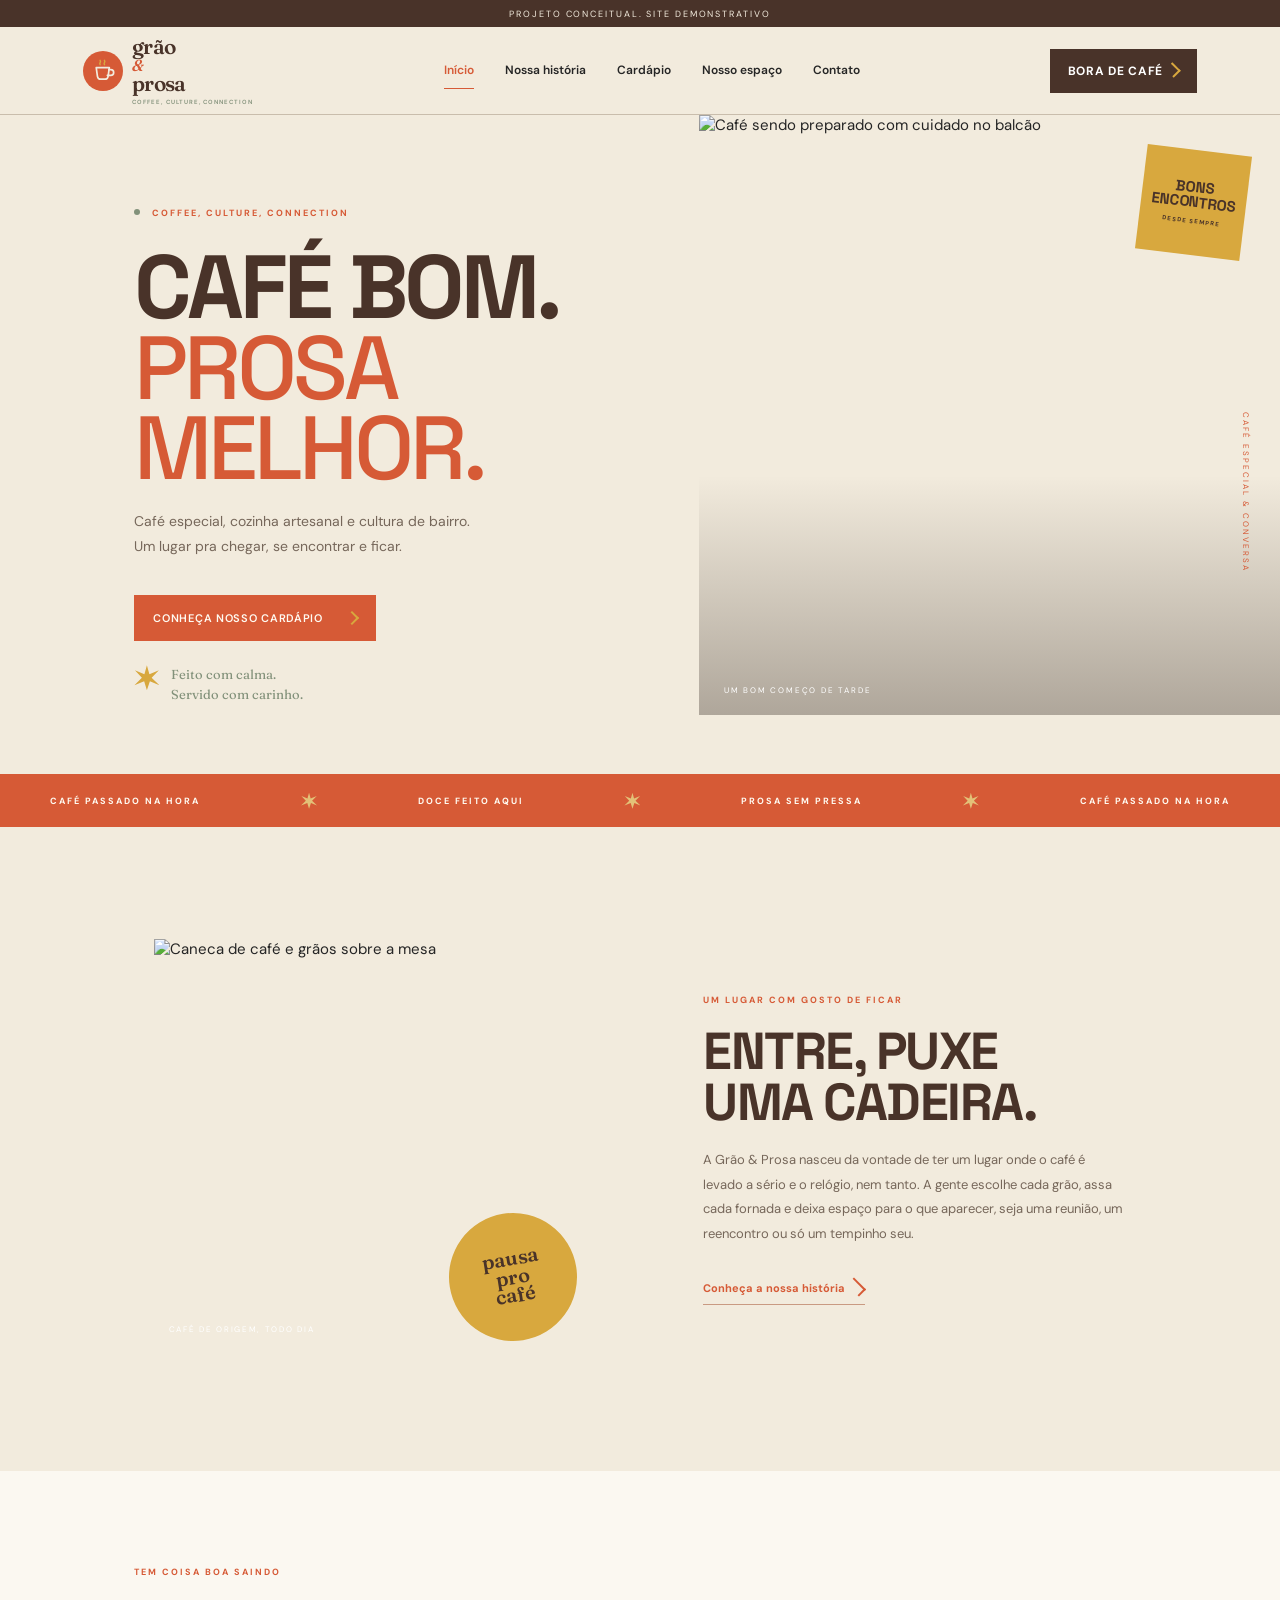
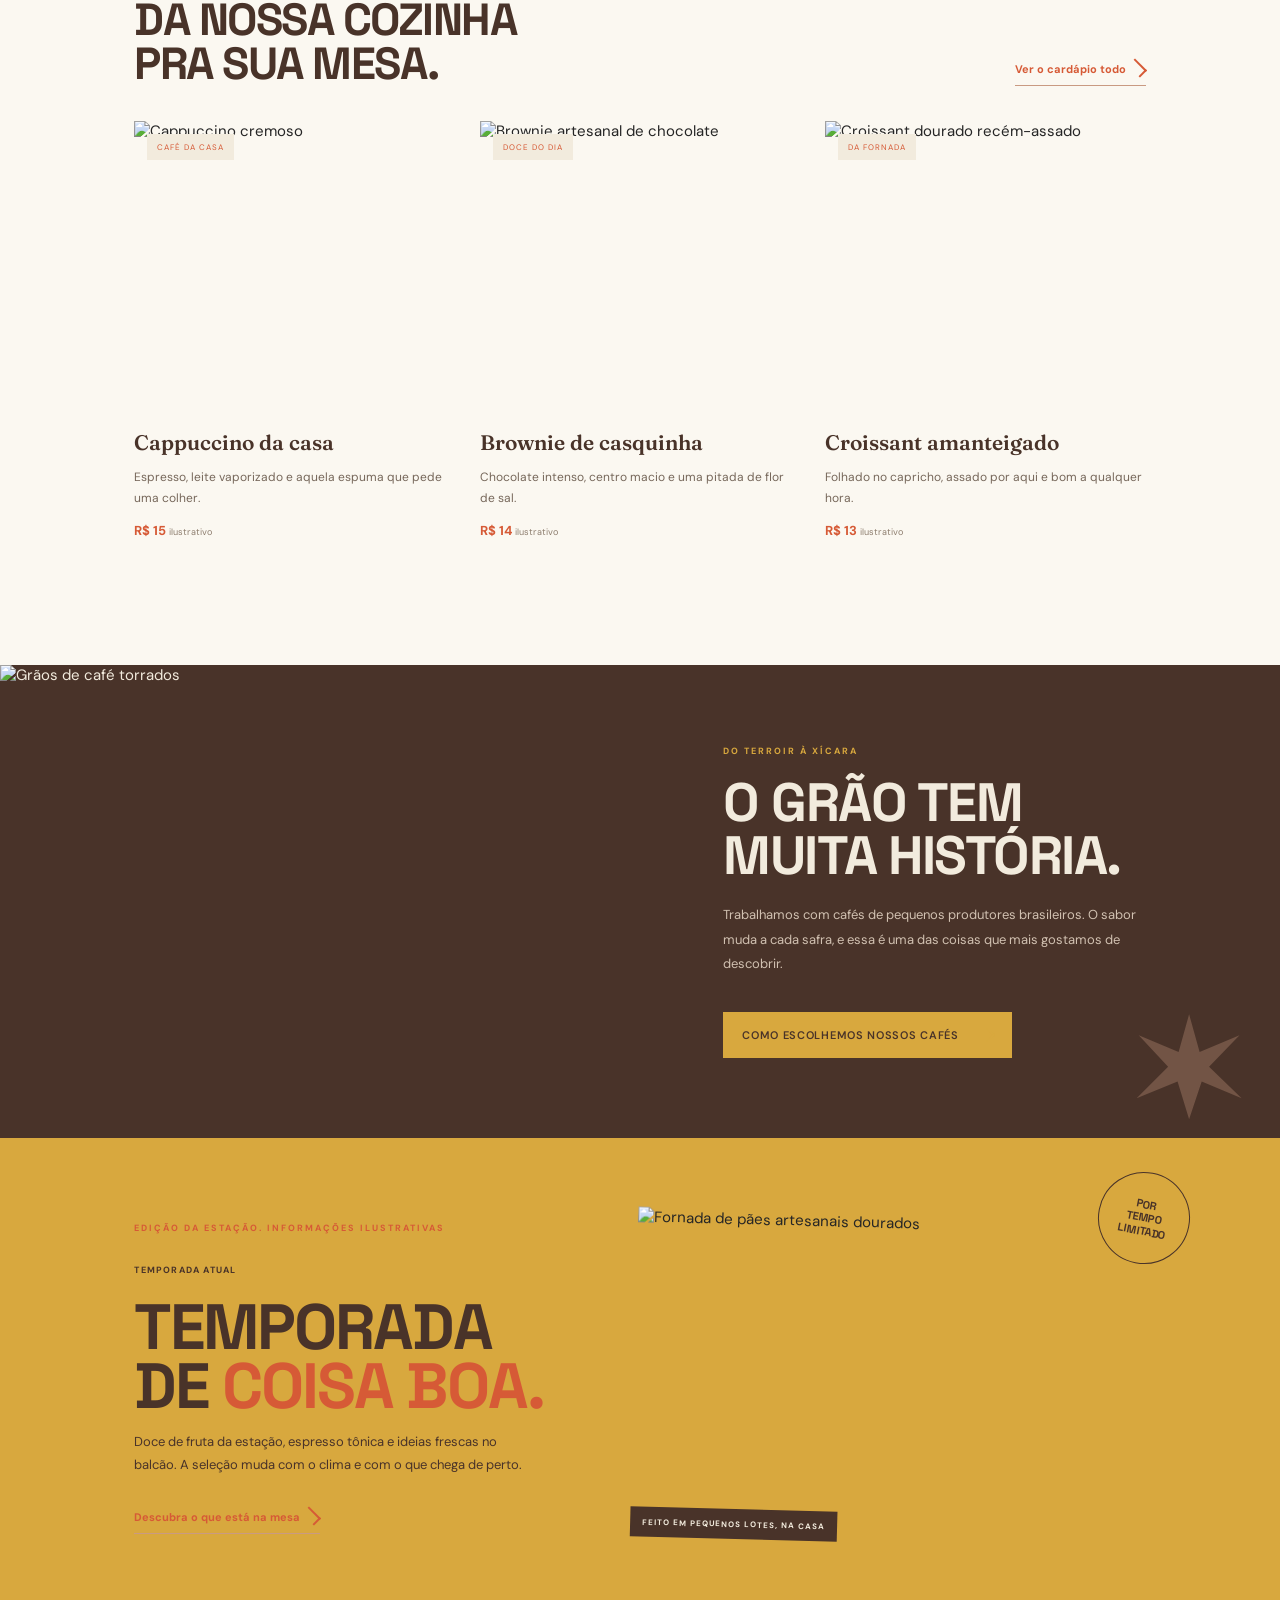
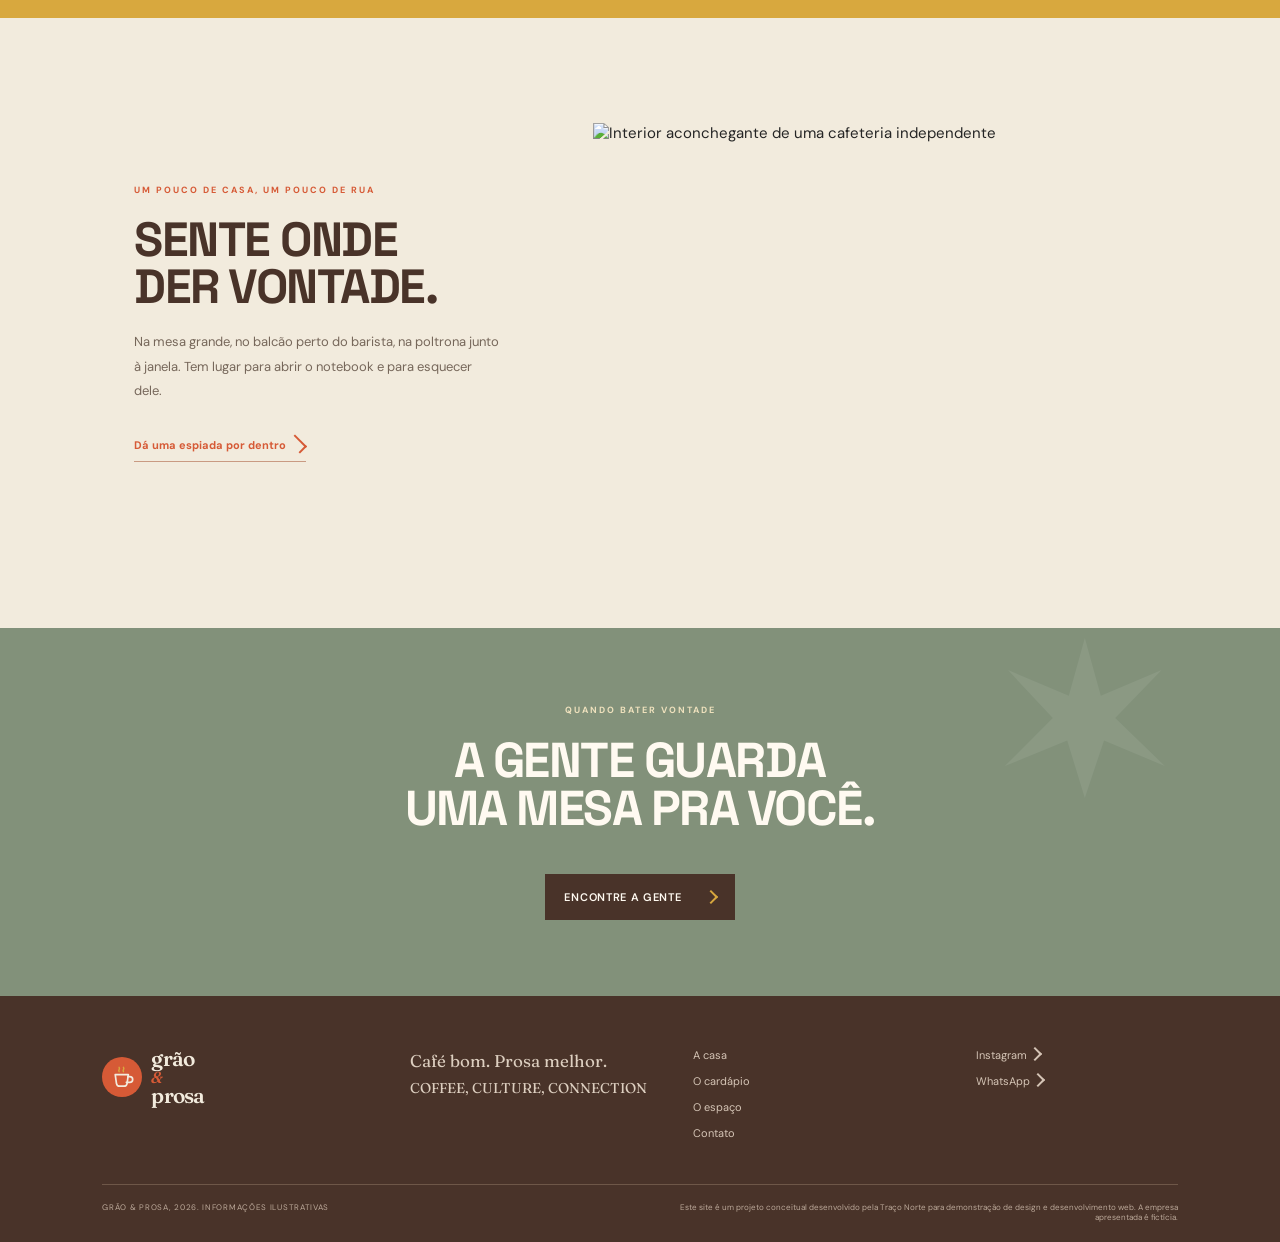
==== commit 0ad1bcb9: "Add files via upload" ====
--- a/index.html
+++ b/index.html
@@ -1,34 +1,34 @@
 <!doctype html>
 <html lang="pt-BR">
   <head>
-    <meta charset="utf-8"><meta name="viewport" content="width=device-width,initial-scale=1"><meta name="theme-color" content="#f3ebdd"><meta name="description" content="Cafeteria urbana com cafés especiais, cozinha artesanal e cultura de bairro. Café bom. Prosa melhor."><title>Grão & Prosa — Café bom. Prosa melhor.</title><link rel="preconnect" href="https://fonts.googleapis.com"><link rel="preconnect" href="https://fonts.gstatic.com" crossorigin><link href="https://fonts.googleapis.com/css2?family=Archivo+Black&family=DM+Sans:wght@400;500;600;700&family=Fraunces:opsz,wght@9..144,500;9..144,600;9..144,700&family=Space+Grotesk:wght@400;500;600;700&display=swap" rel="stylesheet"><link rel="icon" type="image/svg+xml" href="images/favicon.svg"><link rel="stylesheet" href="css/styles.css"><link rel="stylesheet" href="css/redesign.css"><script defer src="js/script.js"></script>
+    <meta charset="utf-8"><meta name="viewport" content="width=device-width,initial-scale=1"><meta name="theme-color" content="#f3ebdd"><meta name="description" content="Cafeteria urbana com cafés especiais, cozinha artesanal e cultura de bairro. Café bom. Prosa melhor."><title>Grão & Prosa: Café bom. Prosa melhor.</title><link rel="preconnect" href="https://fonts.googleapis.com"><link rel="preconnect" href="https://fonts.gstatic.com" crossorigin><link href="https://fonts.googleapis.com/css2?family=Archivo+Black&family=DM+Sans:wght@400;500;600;700&family=Fraunces:opsz,wght@9..144,500;9..144,600;9..144,700&family=Space+Grotesk:wght@400;500;600;700&display=swap" rel="stylesheet"><link rel="icon" type="image/svg+xml" href="images/favicon.svg?v=2"><link rel="stylesheet" href="css/styles.css"><link rel="stylesheet" href="css/redesign.css"><script defer src="js/script.js"></script>
   </head>
   <body>
     
     <div class="concept">
-      PROJETO CONCEITUAL <span>•</span> SITE DEMONSTRATIVO
+      PROJETO CONCEITUAL. SITE DEMONSTRATIVO
     </div>
     <header class="header">
-      <a class="logo" href="index.html" aria-label="Grão e Prosa, início"><span class="logo-mark">g<span>&</span>p</span><span class="logo-name">grão <i>&</i> prosa<small>COFFEE · CULTURE · CONNECTION</small></span></a><button class="menu-toggle" aria-label="Abrir menu" aria-expanded="false">☰</button>
+      <a class="logo" href="index.html" aria-label="Grão e Prosa, início"><span class="logo-mark" aria-hidden="true"><svg viewBox="0 0 64 64" focusable="false"><path class="cup" d="M17 26h27l-2.5 18a7 7 0 0 1-7 6h-8a7 7 0 0 1-7-6z"/><path class="handle" d="M43 30h4a6 6 0 0 1 0 12h-7"/><path class="steam" d="M25 20c-3-4 3-5 0-9M34 20c-3-4 3-5 0-9"/></svg></span><span class="logo-name">grão <i>&</i> prosa<small>COFFEE, CULTURE, CONNECTION</small></span></a><button class="menu-toggle" type="button" aria-label="Abrir menu" aria-expanded="false"></button>
       <nav class="nav">
         <a class="active" href="index.html">Início</a><a href="historia.html">Nossa história</a><a href="cardapio.html">Cardápio</a><a href="espaco.html">Nosso espaço</a><a href="contato.html">Contato</a>
       </nav>
-      <a class="header-cta" href="cardapio.html">Bora de café <span>↗</span></a>
+      <a class="header-cta" href="cardapio.html">Bora de café <span class="arrow-icon" aria-hidden="true"></span></a>
     </header>
     
     <main>
       <section class="hero">
         <div class="hero-copy">
-          <span class="eyebrow"><b></b> COFFEE · CULTURE · CONNECTION</span>
+          <span class="eyebrow"><b></b> COFFEE, CULTURE, CONNECTION</span>
           <h1>
             Café bom.<br><em>Prosa melhor.</em>
           </h1>
           <p>
             Café especial, cozinha artesanal e cultura de bairro. Um lugar pra chegar, se encontrar e ficar.
           </p>
-          <a class="button" href="cardapio.html">Conheça nosso cardápio <span>↗</span></a>
+          <a class="button" href="cardapio.html">Conheça nosso cardápio <span class="arrow-icon" aria-hidden="true"></span></a>
           <div class="hero-note">
-            <span class="scribble">✳</span> Feito com calma.<br>Servido com carinho.
+            <span class="scribble graphic-star" aria-hidden="true"></span> Feito com calma.<br>Servido com carinho.
           </div>
         </div>
         <div class="hero-visual">
@@ -36,7 +36,7 @@
           <div class="photo-stamp">
             BONS<br>ENCONTROS<br><span>DESDE SEMPRE</span>
           </div>
-          <span class="image-caption">UM BOM COMEÇO DE TARDE · 01</span>
+          <span class="image-caption">UM BOM COMEÇO DE TARDE</span>
         </div>
         <div class="side-label">
           CAFÉ ESPECIAL & CONVERSA
@@ -44,14 +44,14 @@
       </section>
       
       <div class="ticker">
-        <span>CAFÉ PASSADO NA HORA</span><i>✳</i><span>DOCE FEITO AQUI</span><i>✳</i><span>PROSA SEM PRESSA</span><i>✳</i><span>CAFÉ PASSADO NA HORA</span>
+        <span>CAFÉ PASSADO NA HORA</span><i class="graphic-star" aria-hidden="true"></i><span>DOCE FEITO AQUI</span><i class="graphic-star" aria-hidden="true"></i><span>PROSA SEM PRESSA</span><i class="graphic-star" aria-hidden="true"></i><span>CAFÉ PASSADO NA HORA</span>
       </div>
       
       <section class="intro section-pad">
         <div class="intro-art">
           <img src="https://images.unsplash.com/photo-1495474472287-4d71bcdd2085?auto=format&fit=crop&w=1000&q=85" alt="Caneca de café e grãos sobre a mesa">
           <div class="circle-note">
-            pausa<br>pro<br>café <b>↘</b>
+            pausa<br>pro<br>café
           </div>
           <span class="tiny-label">CAFÉ DE ORIGEM, TODO DIA</span>
         </div>
@@ -61,9 +61,9 @@
             Entre, puxe<br>uma cadeira.
           </h2>
           <p>
-            A Grão & Prosa nasceu da vontade de ter um lugar onde o café é levado a sério e o relógio, nem tanto. A gente escolhe cada grão, assa cada fornada e deixa espaço para o que aparecer — reunião, reencontro ou só um tempinho seu.
+            A Grão & Prosa nasceu da vontade de ter um lugar onde o café é levado a sério e o relógio, nem tanto. A gente escolhe cada grão, assa cada fornada e deixa espaço para o que aparecer, seja uma reunião, um reencontro ou só um tempinho seu.
           </p>
-          <a class="text-link" href="historia.html">Conheça a nossa história <span>↗</span></a>
+          <a class="text-link" href="historia.html">Conheça a nossa história <span class="arrow-icon" aria-hidden="true"></span></a>
         </div>
       </section>
       
@@ -75,12 +75,12 @@
               Da nossa cozinha<br>pra sua mesa.
             </h2>
           </div>
-          <a class="text-link" href="cardapio.html">Ver o cardápio todo <span>↗</span></a>
+          <a class="text-link" href="cardapio.html">Ver o cardápio todo <span class="arrow-icon" aria-hidden="true"></span></a>
         </div>
         <div class="cards">
           <a class="food-card" href="cardapio.html">
           <div class="food-img">
-            <img src="https://images.unsplash.com/photo-1514432324607-a09d9b4aefdd?auto=format&fit=crop&w=800&q=80" alt="Cappuccino cremoso"><span>01 / CAFÉ</span>
+            <img src="https://images.unsplash.com/photo-1514432324607-a09d9b4aefdd?auto=format&fit=crop&w=800&q=80" alt="Cappuccino cremoso"><span>CAFÉ DA CASA</span>
           </div>
           <h3>
             Cappuccino da casa
@@ -90,7 +90,7 @@
           </p>
           <b>R$ 15 <small>ilustrativo</small></b></a><a class="food-card" href="cardapio.html">
           <div class="food-img">
-            <img src="https://images.unsplash.com/photo-1606313564200-e75d5e30476c?auto=format&fit=crop&w=800&q=80" alt="Brownie artesanal de chocolate"><span>02 / DOCE</span>
+            <img src="https://images.unsplash.com/photo-1606313564200-e75d5e30476c?auto=format&fit=crop&w=800&q=80" alt="Brownie artesanal de chocolate"><span>DOCE DO DIA</span>
           </div>
           <h3>
             Brownie de casquinha
@@ -100,7 +100,7 @@
           </p>
           <b>R$ 14 <small>ilustrativo</small></b></a><a class="food-card" href="cardapio.html">
           <div class="food-img">
-            <img src="https://images.unsplash.com/photo-1555507036-ab1f4038808a?auto=format&fit=crop&w=800&q=80" alt="Croissant dourado recém-assado"><span>03 / FORNADA</span>
+            <img src="https://images.unsplash.com/photo-1555507036-ab1f4038808a?auto=format&fit=crop&w=800&q=80" alt="Croissant dourado recém-assado"><span>DA FORNADA</span>
           </div>
           <h3>
             Croissant amanteigado
@@ -122,26 +122,26 @@
             O grão tem<br>muita história.
           </h2>
           <p>
-            Trabalhamos com cafés de pequenos produtores brasileiros. A origem muda, a estação muda — e a gente adora descobrir o que cada safra tem para contar.
+            Trabalhamos com cafés de pequenos produtores brasileiros. O sabor muda a cada safra, e essa é uma das coisas que mais gostamos de descobrir.
           </p>
-          <a class="button button-light" href="historia.html">Como escolhemos nossos cafés <span>↗</span></a><span class="beans-doodle">✳</span>
+          <a class="button button-light" href="historia.html">Como escolhemos nossos cafés <span class="arrow-icon" aria-hidden="true"></span></a><span class="beans-doodle graphic-star" aria-hidden="true"></span>
         </div>
       </section>
       
       <section class="seasonal-feature">
         <div class="seasonal-copy">
-          <span class="eyebrow">EDIÇÃO DE AGORA · ILUSTRATIVA</span>
-          <p class="seasonal-index">02—04 / 26</p>
+          <span class="eyebrow">EDIÇÃO DA ESTAÇÃO. INFORMAÇÕES ILUSTRATIVAS</span>
+          <p class="seasonal-index">TEMPORADA ATUAL</p>
           <h2>Temporada<br>de <em>coisa boa.</em></h2>
           <p>Doce de fruta da estação, espresso tônica e ideias frescas no balcão. A seleção muda com o clima e com o que chega de perto.</p>
-          <a class="text-link" href="cardapio.html">Descubra o que está na mesa <span>↗</span></a>
+          <a class="text-link" href="cardapio.html">Descubra o que está na mesa <span class="arrow-icon" aria-hidden="true"></span></a>
         </div>
         <figure class="seasonal-photo">
           <img src="https://images.unsplash.com/photo-1509440159596-0249088772ff?auto=format&fit=crop&w=1100&q=85" alt="Fornada de pães artesanais dourados">
-          <figcaption>FEITO EM PEQUENOS LOTES · NA CASA</figcaption>
+          <figcaption>FEITO EM PEQUENOS LOTES, NA CASA</figcaption>
         </figure>
         <span class="seasonal-stamp">POR<br>TEMPO<br>LIMITADO</span>
-      </section>
+      </section>
       <section class="space-tease">
         <div>
           <span class="eyebrow">UM POUCO DE CASA, UM POUCO DE RUA</span>
@@ -151,7 +151,7 @@
           <p>
             Na mesa grande, no balcão perto do barista, na poltrona junto à janela. Tem lugar para abrir o notebook e para esquecer dele.
           </p>
-          <a class="text-link" href="espaco.html">Dá uma espiada por dentro <span>↗</span></a>
+          <a class="text-link" href="espaco.html">Dá uma espiada por dentro <span class="arrow-icon" aria-hidden="true"></span></a>
         </div>
         <img src="https://images.unsplash.com/photo-1445116572660-236099ec97a0?auto=format&fit=crop&w=1200&q=85" alt="Interior aconchegante de uma cafeteria independente">
       </section>
@@ -161,25 +161,25 @@
         <h2>
           A gente guarda<br>uma mesa pra você.
         </h2>
-        <a class="button" href="contato.html">Encontre a gente <span>↗</span></a><span class="visit-flower">✳</span>
+        <a class="button" href="contato.html">Encontre a gente <span class="arrow-icon" aria-hidden="true"></span></a><span class="visit-flower graphic-star" aria-hidden="true"></span>
       </section>
     </main>
     
     <footer class="footer">
       <div class="footer-top">
-        <a class="logo logo-footer" href="index.html"><span class="logo-mark">g<span>&</span>p</span><span class="logo-name">grão <i>&</i> prosa</span></a>
+        <a class="logo logo-footer" href="index.html"><span class="logo-mark" aria-hidden="true"><svg viewBox="0 0 64 64" focusable="false"><path class="cup" d="M17 26h27l-2.5 18a7 7 0 0 1-7 6h-8a7 7 0 0 1-7-6z"/><path class="handle" d="M43 30h4a6 6 0 0 1 0 12h-7"/><path class="steam" d="M25 20c-3-4 3-5 0-9M34 20c-3-4 3-5 0-9"/></svg></span><span class="logo-name">grão <i>&</i> prosa</span></a>
         <p>
-          Café bom. Prosa melhor.<br><small>COFFEE · CULTURE · CONNECTION</small>
+          Café bom. Prosa melhor.<br><small>COFFEE, CULTURE, CONNECTION</small>
         </p>
         <div class="footer-links">
           <a href="historia.html">A casa</a><a href="cardapio.html">O cardápio</a><a href="espaco.html">O espaço</a><a href="contato.html">Contato</a>
         </div>
         <div class="footer-social">
-          <a href="https://instagram.com" target="_blank" rel="noreferrer">Instagram ↗</a><a href="https://wa.me/5500000000000" target="_blank" rel="noreferrer">WhatsApp ↗</a>
+          <a href="https://instagram.com" target="_blank" rel="noreferrer">Instagram <span class="arrow-icon" aria-hidden="true"></span></a><a href="https://wa.me/5500000000000" target="_blank" rel="noreferrer">WhatsApp <span class="arrow-icon" aria-hidden="true"></span></a>
         </div>
       </div>
       <div class="footer-bottom">
-        <span>© 2026 GRÃO & PROSA · INFORMAÇÕES ILUSTRATIVAS</span><span>Este site é um projeto conceitual desenvolvido pela Traço Norte para demonstração de design e desenvolvimento web. A empresa apresentada é fictícia.</span>
+        <span>GRÃO & PROSA, 2026. INFORMAÇÕES ILUSTRATIVAS</span><span>Este site é um projeto conceitual desenvolvido pela Traço Norte para demonstração de design e desenvolvimento web. A empresa apresentada é fictícia.</span>
       </div>
     </footer>
   </body>
--- a/css/styles.css
+++ b/css/styles.css
@@ -21,7 +21,7 @@
   background:var(--cream);
   color:var(--ink);
   font-family:var(--sans);
-  font-size:15px
+  font-size:0.9375rem
 }
 a {
   color:inherit;
@@ -34,25 +34,25 @@
   object-fit:cover
 }
 .concept {
-  height:27px;
+  height:1.6875rem;
   background:var(--coffee);
   color:var(--cream);
-  font-size:9px;
-  letter-spacing:1.9px;
+  font-size:0.5625rem;
+  letter-spacing:0.1187rem;
   text-align:center;
-  padding:8px
+  padding:0.5rem
 }
 .concept span {
   color:var(--yellow);
-  padding:0 8px
+  padding:0 0.5rem
 }
 .header {
-  height:88px;
+  height:5.5rem;
   padding:0 6.5%;
   display:flex;
   align-items:center;
   justify-content:space-between;
-  border-bottom:1px solid var(--line);
+  border-bottom:0.0625rem solid var(--line);
   position:relative;
   z-index:5;
   background:var(--cream)
@@ -60,39 +60,39 @@
 .logo {
   display:flex;
   align-items:center;
-  gap:9px;
+  gap:0.5625rem;
   color:var(--coffee)
 }
 .logo-mark {
-  width:40px;
-  height:40px;
+  width:2.5rem;
+  height:2.5rem;
   background:var(--terra);
   border-radius:50%;
   display:grid;
   place-items:center;
   color:var(--cream);
-  font:600 19px var(--serif);
-  letter-spacing:-2px
+  font:600 1.1875rem var(--serif);
+  letter-spacing:-0.125rem
 }
 .logo-mark span {
-  font-size:12px;
+  font-size:0.75rem;
   color:var(--yellow)
 }
 .logo-name {
-  font:600 21px var(--serif);
-  letter-spacing:-.8px
+  font:600 1.3125rem var(--serif);
+  letter-spacing:-0.05rem
 }
 .logo-name i {
   color:var(--terra);
-  font-size:16px
+  font-size:1rem
 }
 .nav {
   display:flex;
-  gap:31px;
-  font-size:12px
+  gap:1.9375rem;
+  font-size:0.75rem
 }
 .nav a {
-  padding:10px 0;
+  padding:0.625rem 0;
   color:#6e5d51;
   transition:.2s
 }
@@ -100,105 +100,105 @@
   color:var(--terra)
 }
 .nav a.active {
-  border-bottom:1px solid var(--terra)
+  border-bottom:0.0625rem solid var(--terra)
 }
 .header-cta {
-  font-size:12px;
+  font-size:0.75rem;
   font-weight:700;
   background:var(--coffee);
   color:white;
-  padding:14px 18px;
-  border-radius:2px
+  padding:0.875rem 1.125rem;
+  border-radius:0.125rem
 }
 .header-cta span {
-  padding-left:10px;
+  padding-left:0.625rem;
   color:var(--yellow)
 }
 .menu-toggle {
   display:none;
   background:none;
   border:0;
-  font-size:23px;
+  font-size:1.4375rem;
   color:var(--coffee)
 }
 .hero {
-  min-height:600px;
+  min-height:37.5rem;
   display:grid;
   grid-template-columns:1fr 1.03fr;
   padding-left:10.5%;
   position:relative
 }
 .hero-copy {
-  padding:92px 4% 70px 0;
+  padding:5.75rem 4% 4.375rem 0;
   position:relative
 }
 .eyebrow {
-  font-size:9px;
-  letter-spacing:2px;
+  font-size:0.5625rem;
+  letter-spacing:0.125rem;
   color:var(--terra);
   font-weight:700;
   display:block
 }
 .eyebrow b {
   display:inline-block;
-  width:6px;
-  height:6px;
+  width:0.375rem;
+  height:0.375rem;
   background:var(--sage);
   border-radius:50%;
-  margin:0 8px 1px 0
+  margin:0 0.5rem 0.0625rem 0
 }
 .hero h1,.page-hero h1 {
-  font:500 clamp(49px,6vw,78px)/.99 var(--serif);
-  letter-spacing:-3px;
+  font:500 clamp(3.0625rem,6vw,4.875rem)/.99 var(--serif);
+  letter-spacing:-0.1875rem;
   color:var(--coffee);
-  margin:28px 0 20px
+  margin:1.75rem 0 1.25rem
 }
 .hero h1 em {
   color:var(--terra);
   font-weight:500
 }
 .hero-copy>p {
-  max-width:350px;
+  max-width:21.875rem;
   color:#76675a;
   line-height:1.8;
-  font-size:14px
+  font-size:0.875rem
 }
 .button {
   display:inline-flex;
   align-items:center;
-  gap:24px;
+  gap:1.5rem;
   background:var(--terra);
   color:#fffaf1;
-  padding:16px 19px;
-  font-size:11px;
+  padding:1rem 1.1875rem;
+  font-size:0.6875rem;
   font-weight:600;
-  margin-top:22px;
+  margin-top:1.375rem;
   transition:.2s
 }
 .button:hover {
   background:var(--coffee);
-  transform:translateY(-2px)
+  transform:translateY(-0.125rem)
 }
 .button span {
-  font-size:16px;
+  font-size:1rem;
   color:var(--yellow)
 }
 .hero-note {
-  position:absolute;
-  bottom:49px;
-  left:0;
-  font:13px/1.5 var(--serif);
+  position:static;
+  display:flow-root;
+  margin-top:1.5rem;
+  font:0.8125rem/1.5 var(--serif);
   color:var(--sage)
 }
 .scribble {
-  font-size:25px;
+  font-size:1.5625rem;
   float:left;
-  margin-right:12px;
+  margin-right:0.75rem;
   color:var(--yellow)
 }
 .hero-visual {
-  height:560px;
-  margin-top:20px;
+  height:35rem;
+  margin-top:1.25rem;
   position:relative
 }
 .hero-visual>img {
@@ -214,59 +214,59 @@
 .photo-stamp {
   position:absolute;
   z-index:1;
-  top:35px;
-  right:34px;
-  width:105px;
-  height:105px;
+  top:2.1875rem;
+  right:2.125rem;
+  width:6.5625rem;
+  height:6.5625rem;
   border-radius:50%;
   background:var(--yellow);
   color:var(--coffee);
   display:grid;
   place-content:center;
   text-align:center;
-  font:600 15px/.98 var(--serif);
+  font:600 0.9375rem/.98 var(--serif);
   transform:rotate(8deg)
 }
 .photo-stamp span {
-  font:700 6px var(--sans);
-  letter-spacing:1px;
-  margin-top:7px
+  font:700 0.375rem var(--sans);
+  letter-spacing:0.0625rem;
+  margin-top:0.4375rem
 }
 .image-caption {
   position:absolute;
   z-index:1;
-  bottom:20px;
-  left:25px;
+  bottom:1.25rem;
+  left:1.5625rem;
   color:white;
-  font-size:8px;
-  letter-spacing:1.8px
+  font-size:0.5rem;
+  letter-spacing:0.1125rem
 }
 .side-label {
   position:absolute;
   right:2.3%;
   top:45%;
   writing-mode:vertical-rl;
-  font-size:8px;
-  letter-spacing:2px;
+  font-size:0.5rem;
+  letter-spacing:0.125rem;
   color:var(--terra)
 }
 .ticker {
-  height:53px;
+  height:3.3125rem;
   background:var(--sage);
   color:#fffaf1;
   display:flex;
   align-items:center;
   justify-content:space-around;
-  font-size:9px;
-  letter-spacing:2px
+  font-size:0.5625rem;
+  letter-spacing:0.125rem
 }
 .ticker i {
   font-style:normal;
   color:#e3c178;
-  font-size:16px
+  font-size:1rem
 }
 .section-pad {
-  padding:112px 12%
+  padding:7rem 12%
 }
 .intro {
   display:grid;
@@ -275,7 +275,7 @@
   align-items:center
 }
 .intro-art {
-  height:420px;
+  height:26.25rem;
   position:relative;
   padding:0 10% 8% 0
 }
@@ -285,78 +285,78 @@
 .circle-note {
   position:absolute;
   right:0;
-  bottom:18px;
+  bottom:1.125rem;
   border-radius:50%;
   background:var(--yellow);
-  width:128px;
-  height:128px;
+  width:8rem;
+  height:8rem;
   display:grid;
   place-content:center;
   text-align:center;
   color:var(--coffee);
-  font:600 20px/.94 var(--serif);
+  font:600 1.25rem/.94 var(--serif);
   transform:rotate(-9deg)
 }
 .circle-note b {
-  font:14px var(--sans);
-  margin-top:4px
+  font:0.875rem var(--sans);
+  margin-top:0.25rem
 }
 .tiny-label {
   position:absolute;
-  left:15px;
-  bottom:25px;
+  left:0.9375rem;
+  bottom:1.5625rem;
   color:white;
-  font-size:8px;
-  letter-spacing:1.7px
+  font-size:0.5rem;
+  letter-spacing:0.1062rem
 }
 .intro-copy h2,.section-head h2,.beans h2,.space-tease h2,.visit h2,.page-title {
-  font:500 52px/.98 var(--serif);
-  letter-spacing:-1.8px;
+  font:500 3.25rem/.98 var(--serif);
+  letter-spacing:-0.1125rem;
   color:var(--coffee);
-  margin:20px 0
+  margin:1.25rem 0
 }
 .intro-copy>p,.beans-copy>p,.space-tease p {
-  max-width:420px;
+  max-width:26.25rem;
   color:#76675a;
   line-height:1.9;
-  font-size:13px
+  font-size:0.8125rem
 }
 .text-link {
   display:inline-block;
-  margin-top:21px;
+  margin-top:1.3125rem;
   color:var(--terra);
-  font-size:11px;
+  font-size:0.6875rem;
   font-weight:700;
-  border-bottom:1px solid #c99a82;
-  padding-bottom:9px
+  border-bottom:0.0625rem solid #c99a82;
+  padding-bottom:0.5625rem
 }
 .text-link span {
-  padding-left:15px
+  padding-left:0.9375rem
 }
 .menu-preview {
   background:var(--paper);
-  padding:95px 10.5% 110px
+  padding:5.9375rem 10.5% 6.875rem
 }
 .section-head {
   display:flex;
   justify-content:space-between;
   align-items:end;
-  margin-bottom:35px
+  margin-bottom:2.1875rem
 }
 .section-head h2 {
-  font-size:45px;
+  font-size:2.8125rem;
   margin-bottom:0
 }
 .cards {
   display:grid;
   grid-template-columns:repeat(3,1fr);
-  gap:25px
+  gap:1.5625rem
 }
 .food-card {
-  padding-bottom:15px
+  padding-bottom:0.9375rem
 }
 .food-img {
-  height:290px;
+  height:18.125rem;
   position:relative;
   overflow:hidden
 }
@@ -368,36 +368,36 @@
 }
 .food-img span {
   position:absolute;
-  top:13px;
-  left:13px;
+  top:0.8125rem;
+  left:0.8125rem;
   background:var(--cream);
-  padding:8px 10px;
-  font-size:8px;
-  letter-spacing:1px;
+  padding:0.5rem 0.625rem;
+  font-size:0.5rem;
+  letter-spacing:0.0625rem;
   color:var(--terra)
 }
 .food-card h3 {
-  font:600 21px var(--serif);
+  font:600 1.3125rem var(--serif);
   color:var(--coffee);
-  margin:18px 0 8px
+  margin:1.125rem 0 0.5rem
 }
 .food-card p {
-  font-size:12px;
+  font-size:0.75rem;
   line-height:1.7;
   color:#76675a;
-  min-height:40px
+  min-height:2.5rem
 }
 .food-card>b {
-  font-size:13px;
+  font-size:0.8125rem;
   color:var(--terra)
 }
 .food-card small {
-  font-size:9px;
+  font-size:0.5625rem;
   font-weight:400;
   color:#8d7d6e
 }
 .beans {
-  min-height:450px;
+  min-height:28.125rem;
   background:var(--coffee);
   color:var(--cream);
   display:grid;
@@ -405,10 +405,10 @@
   position:relative
 }
 .beans-photo {
-  height:450px
+  height:28.125rem
 }
 .beans-copy {
-  padding:80px 13%;
+  padding:5rem 13%;
   position:relative;
   overflow:hidden
 }
@@ -417,7 +417,7 @@
 }
 .beans h2 {
   color:var(--cream);
-  font-size:54px
+  font-size:3.375rem
 }
 .beans-copy>p {
   color:#d1c1b1
@@ -434,26 +434,26 @@
   color:#725445;
   right:6%;
   bottom:4%;
-  font-size:105px
+  font-size:6.5625rem
 }
 .space-tease {
   display:grid;
   grid-template-columns:.8fr 1.2fr;
   gap:9%;
   align-items:center;
-  padding:105px 10.5%
+  padding:6.5625rem 10.5%
 }
 .space-tease img {
-  height:400px
+  height:25rem
 }
 .space-tease h2 {
-  font-size:48px
+  font-size:3rem
 }
 .visit {
   background:var(--sage);
   color:white;
   text-align:center;
-  padding:76px 20px;
+  padding:4.75rem 1.25rem;
   position:relative;
   overflow:hidden
 }
@@ -462,151 +462,151 @@
 }
 .visit h2 {
   color:#fffaf1;
-  font-size:49px
+  font-size:3.0625rem
 }
 .visit .button {
   background:var(--coffee)
 }
 .visit-flower {
   position:absolute;
-  font-size:160px;
+  font-size:10rem;
   color:#ffffff12;
   right:9%;
-  top:10px
+  top:0.625rem
 }
 .footer {
   background:var(--coffee);
   color:var(--cream);
-  padding:52px 8% 20px
+  padding:3.25rem 8% 1.25rem
 }
 .footer-top {
   display:grid;
   grid-template-columns:1.1fr 1fr 1fr .8fr;
-  gap:30px;
+  gap:1.875rem;
   align-items:start;
-  padding-bottom:44px
+  padding-bottom:2.75rem
 }
 .logo-footer {
   color:var(--cream)
 }
 .footer-top>p {
-  font:17px/1.5 var(--serif);
+  font:1.0625rem/1.5 var(--serif);
   margin:0;
   color:#ddcfc0
 }
 .footer-links,.footer-social {
   display:grid;
-  gap:12px;
-  font-size:11px;
+  gap:0.75rem;
+  font-size:0.6875rem;
   color:#d5c5b6
 }
 .footer-links a:hover,.footer-social a:hover {
   color:var(--yellow)
 }
 .footer-bottom {
-  border-top:1px solid #6e5748;
-  padding-top:17px;
+  border-top:0.0625rem solid #6e5748;
+  padding-top:1.0625rem;
   display:flex;
   justify-content:space-between;
-  gap:20px;
-  font-size:8px;
-  letter-spacing:.7px;
+  gap:1.25rem;
+  font-size:0.5rem;
+  letter-spacing:0.0437rem;
   color:#bca99a
 }
 .footer-bottom span:last-child {
   text-align:right;
-  max-width:500px;
+  max-width:31.25rem;
   letter-spacing:0
 }
 .page-hero {
-  padding:100px 12% 82px;
+  padding:6.25rem 12% 5.125rem;
   background:var(--paper);
   position:relative;
   overflow:hidden
 }
 .page-hero h1 {
-  font-size:68px;
-  margin:20px 0
+  font-size:4.25rem;
+  margin:1.25rem 0
 }
 .page-hero p {
-  max-width:520px;
+  max-width:32.5rem;
   color:#76675a;
   line-height:1.8
 }
 .page-hero .hero-mark {
   position:absolute;
   right:13%;
-  top:52px;
+  top:3.25rem;
   color:#e9dfcf;
-  font:190px var(--serif)
+  font:11.875rem var(--serif)
 }
 .content-split {
   display:grid;
   grid-template-columns:1fr 1fr;
   align-items:center;
   gap:9%;
-  padding:90px 12%
+  padding:5.625rem 12%
 }
 .content-split img {
-  height:450px
+  height:28.125rem
 }
 .content-split p {
   line-height:1.9;
   color:#76675a;
-  font-size:13px
+  font-size:0.8125rem
 }
 .content-split h2 {
-  font:500 43px/.98 var(--serif);
+  font:500 2.6875rem/.98 var(--serif);
   color:var(--coffee);
-  margin:16px 0
+  margin:1rem 0
 }
 .quote-band {
   background:var(--sage);
   color:white;
-  padding:58px 15%;
+  padding:3.625rem 15%;
   text-align:center;
-  font:italic 29px/1.3 var(--serif)
+  font:italic 1.8125rem/1.3 var(--serif)
 }
 .value-grid {
-  padding:75px 11%;
+  padding:4.6875rem 11%;
   display:grid;
   grid-template-columns:repeat(3,1fr);
-  gap:30px
+  gap:1.875rem
 }
 .value-grid article {
-  border-top:1px solid var(--terra);
-  padding-top:17px
+  border-top:0.0625rem solid var(--terra);
+  padding-top:1.0625rem
 }
 .value-grid h3 {
-  font:600 22px var(--serif);
+  font:600 1.375rem var(--serif);
   color:var(--coffee)
 }
 .value-grid p {
   color:#76675a;
-  font-size:12px;
+  font-size:0.75rem;
   line-height:1.8
 }
 .menu-page {
-  padding:75px 10% 100px;
+  padding:4.6875rem 10% 6.25rem;
   background:var(--paper)
 }
 .menu-toolbar {
   display:flex;
   justify-content:space-between;
   align-items:end;
-  margin-bottom:35px
+  margin-bottom:2.1875rem
 }
 .filters {
   display:flex;
   flex-wrap:wrap;
-  gap:9px
+  gap:0.5625rem
 }
 .filters button {
-  border:1px solid var(--line);
+  border:0.0625rem solid var(--line);
   background:transparent;
   color:var(--coffee);
-  padding:10px 14px;
-  font:11px var(--sans);
+  padding:0.625rem 0.875rem;
+  font:0.6875rem var(--sans);
   cursor:pointer
 }
 .filters button[aria-pressed=true],.filters button:hover {
@@ -615,54 +615,54 @@
   border-color:var(--coffee)
 }
 .illustrative {
-  font-size:10px;
+  font-size:0.625rem;
   color:#897765
 }
 .menu-section {
-  margin:44px 0
+  margin:2.75rem 0
 }
 .menu-section h2 {
-  font:500 33px var(--serif);
+  font:500 2.0625rem var(--serif);
   color:var(--terra);
-  border-bottom:1px solid var(--line);
-  padding-bottom:11px
+  border-bottom:0.0625rem solid var(--line);
+  padding-bottom:0.6875rem
 }
 .menu-items {
   display:grid;
   grid-template-columns:1fr 1fr;
-  column-gap:45px
+  column-gap:2.8125rem
 }
 .menu-item {
-  padding:17px 0;
-  border-bottom:1px dotted var(--line)
+  padding:1.0625rem 0;
+  border-bottom:0.0625rem dotted var(--line)
 }
 .menu-item-head {
   display:flex;
   justify-content:space-between;
-  gap:15px;
-  font:600 17px var(--serif);
+  gap:0.9375rem;
+  font:600 1.0625rem var(--serif);
   color:var(--coffee)
 }
 .menu-item p {
-  font-size:11px;
+  font-size:0.6875rem;
   line-height:1.6;
   color:#827263;
-  margin:6px 0
+  margin:0.375rem 0
 }
 .menu-item .price {
-  font:600 12px var(--sans);
+  font:600 0.75rem var(--sans);
   color:var(--terra);
   white-space:nowrap
 }
 .gallery {
-  padding:70px 9% 95px;
+  padding:4.375rem 9% 5.9375rem;
   background:var(--paper)
 }
 .gallery-grid {
   display:grid;
   grid-template-columns:repeat(4,1fr);
-  grid-auto-rows:190px;
-  gap:12px
+  grid-auto-rows:11.875rem;
+  gap:0.75rem
 }
 .gallery-item {
   position:relative;
@@ -688,12 +688,12 @@
 }
 .gallery-item span {
   position:absolute;
-  bottom:12px;
-  left:14px;
+  bottom:0.75rem;
+  left:0.875rem;
   color:white;
-  text-shadow:0 1px 8px #000;
-  font-size:9px;
-  letter-spacing:1px
+  text-shadow:0 0.0625rem 0.5rem #000;
+  font-size:0.5625rem;
+  letter-spacing:0.0625rem
 }
 .lightbox {
   position:fixed;
@@ -716,16 +716,16 @@
 }
 .lightbox button {
   position:absolute;
-  top:22px;
-  right:28px;
+  top:1.375rem;
+  right:1.75rem;
   background:none;
   color:white;
   border:0;
-  font-size:38px;
+  font-size:2.375rem;
   cursor:pointer
 }
 .contact-wrap {
-  padding:70px 11% 100px;
+  padding:4.375rem 11% 6.25rem;
   display:grid;
   grid-template-columns:1.1fr .8fr;
   gap:12%;
@@ -733,64 +733,64 @@
 }
 .contact-form label {
   display:block;
-  font-size:11px;
+  font-size:0.6875rem;
   font-weight:600;
   color:var(--coffee);
-  margin:16px 0 7px
+  margin:1rem 0 0.4375rem
 }
 .contact-form input,.contact-form textarea,.contact-form select {
   width:100%;
-  padding:13px 12px;
-  border:1px solid var(--line);
+  padding:0.8125rem 0.75rem;
+  border:0.0625rem solid var(--line);
   background:#fffdf9;
-  font:12px var(--sans);
+  font:0.75rem var(--sans);
   color:var(--ink);
   border-radius:0
 }
 .contact-form textarea {
-  min-height:130px;
+  min-height:8.125rem;
   resize:vertical
 }
 .contact-form input:focus,.contact-form textarea:focus,.contact-form select:focus {
-  outline:2px solid var(--sage);
+  outline:0.125rem solid var(--sage);
   border-color:transparent
 }
 .contact-info {
   background:var(--cream);
-  padding:33px;
+  padding:2.0625rem;
   height:max-content
 }
 .contact-info h2 {
-  font:500 31px var(--serif);
+  font:500 1.9375rem var(--serif);
   color:var(--coffee)
 }
 .contact-info h3 {
-  font:600 17px var(--serif);
+  font:600 1.0625rem var(--serif);
   color:var(--terra);
-  margin:25px 0 7px
+  margin:1.5625rem 0 0.4375rem
 }
 .contact-info p {
-  font-size:12px;
+  font-size:0.75rem;
   line-height:1.8;
   color:#76675a
 }
 .form-feedback {
-  font-size:12px;
+  font-size:0.75rem;
   line-height:1.6;
-  margin-top:14px;
+  margin-top:0.875rem;
   color:#465a3d
 }
 .form-feedback.error {
   color:#a23c2d
 }
 .map-card {
-  margin-top:18px;
-  height:120px;
+  margin-top:1.125rem;
+  height:7.5rem;
   background:var(--sage);
   display:grid;
   place-items:center;
   color:white;
-  font:16px var(--serif);
+  font:1rem var(--serif);
   text-align:center
 }
 .story-photo {
@@ -799,19 +799,19 @@
 .story-photo:after {
   content:'CUIDADO EM CADA XÍCARA';
   position:absolute;
-  bottom:17px;
-  left:17px;
+  bottom:1.0625rem;
+  left:1.0625rem;
   color:white;
-  font-size:8px;
-  letter-spacing:2px;
-  text-shadow:0 1px 5px #000
-}
-@media(max-width:900px) {
+  font-size:0.5rem;
+  letter-spacing:0.125rem;
+  text-shadow:0 0.0625rem 0.3125rem #000
+}
+@media(max-width:56.25rem) {
   .header {
     padding:0 5%
   }
   .nav {
-    gap:17px
+    gap:1.0625rem
   }
   .header-cta {
     display:none
@@ -821,23 +821,23 @@
     grid-template-columns:.9fr 1fr
   }
   .hero-copy {
-    padding-top:75px
+    padding-top:4.6875rem
   }
   .hero-visual {
-    height:510px
+    height:31.875rem
   }
   .intro {
-    padding:80px 8%;
+    padding:5rem 8%;
     gap:8%
   }
   .menu-preview {
-    padding:75px 7%
+    padding:4.6875rem 7%
   }
   .food-img {
-    height:230px
+    height:14.375rem
   }
   .space-tease {
-    padding:80px 7%;
+    padding:5rem 7%;
     gap:6%
   }
   .footer {
@@ -853,19 +853,19 @@
     padding-right:8%
   }
 }
-@media(max-width:650px) {
+@media(max-width:47.5rem) {
   .concept {
-    font-size:8px
+    font-size:0.5rem
   }
   .header {
-    height:70px
+    height:4.375rem
   }
   .logo-mark {
-    width:34px;
-    height:34px
+    width:2.125rem;
+    height:2.125rem
   }
   .logo-name {
-    font-size:18px
+    font-size:1.125rem
   }
   .menu-toggle {
     display:block
@@ -873,20 +873,20 @@
   .nav {
     display:none;
     position:absolute;
-    top:69px;
+    top:4.3125rem;
     left:0;
     right:0;
     background:var(--cream);
-    padding:16px 7% 23px;
-    border-bottom:1px solid var(--line);
+    padding:1rem 7% 1.4375rem;
+    border-bottom:0.0625rem solid var(--line);
     flex-direction:column;
-    gap:3px
+    gap:0.1875rem
   }
   .nav.open {
     display:flex
   }
   .nav a {
-    padding:11px 0
+    padding:0.6875rem 0
   }
   .hero {
     display:flex;
@@ -894,94 +894,94 @@
     padding:0
   }
   .hero-copy {
-    padding:60px 8% 50px
+    padding:3.75rem 8% 3.125rem
   }
   .hero h1 {
-    font-size:58px
+    font-size:3.625rem
   }
   .hero-note {
     position:static;
-    margin-top:30px
+    margin-top:1.875rem
   }
   .hero-visual {
     margin:0;
-    height:370px
+    height:23.125rem
   }
   .side-label {
     display:none
   }
   .ticker {
     overflow:hidden;
-    gap:24px;
+    gap:1.5rem;
     justify-content:flex-start;
-    padding:0 20px;
+    padding:0 1.25rem;
     white-space:nowrap
   }
   .ticker span:nth-of-type(n+3),.ticker i:nth-of-type(n+2) {
     display:none
   }
   .section-pad {
-    padding:70px 8%
+    padding:4.375rem 8%
   }
   .intro {
     display:flex;
     flex-direction:column;
-    gap:40px;
+    gap:2.5rem;
     align-items:stretch
   }
   .intro-art {
-    height:320px;
+    height:20rem;
     padding-right:8%
   }
   .circle-note {
-    width:100px;
-    height:100px;
-    font-size:17px
+    width:6.25rem;
+    height:6.25rem;
+    font-size:1.0625rem
   }
   .intro-copy h2,.section-head h2,.beans h2,.space-tease h2,.visit h2 {
-    font-size:43px
+    font-size:2.6875rem
   }
   .menu-preview {
-    padding:67px 8%
+    padding:4.1875rem 8%
   }
   .section-head {
     display:block
   }
   .section-head .text-link {
-    margin-top:15px
+    margin-top:0.9375rem
   }
   .cards {
     grid-template-columns:1fr;
-    gap:25px
+    gap:1.5625rem
   }
   .food-img {
-    height:280px
+    height:17.5rem
   }
   .beans {
     grid-template-columns:1fr
   }
   .beans-photo {
-    height:290px
+    height:18.125rem
   }
   .beans-copy {
-    padding:58px 9% 70px
+    padding:3.625rem 9% 4.375rem
   }
   .space-tease {
     display:flex;
     flex-direction:column;
     align-items:stretch;
-    padding:70px 8%;
-    gap:30px
+    padding:4.375rem 8%;
+    gap:1.875rem
   }
   .space-tease img {
-    height:300px
+    height:18.75rem
   }
   .visit {
-    padding:65px 15px
+    padding:4.0625rem 0.9375rem
   }
   .footer-top {
     grid-template-columns:1fr 1fr;
-    gap:27px
+    gap:1.6875rem
   }
   .footer-bottom {
     display:grid;
@@ -991,56 +991,56 @@
     text-align:left
   }
   .page-hero {
-    padding:65px 8% 55px
+    padding:4.0625rem 8% 3.4375rem
   }
   .page-hero h1 {
-    font-size:55px
+    font-size:3.4375rem
   }
   .page-hero .hero-mark {
     right:4%;
-    top:27px;
-    font-size:110px
+    top:1.6875rem;
+    font-size:6.875rem
   }
   .content-split {
     display:flex;
     flex-direction:column;
-    padding:55px 8%;
-    gap:30px
+    padding:3.4375rem 8%;
+    gap:1.875rem
   }
   .content-split img {
-    height:310px
+    height:19.375rem
   }
   .quote-band {
-    padding:42px 9%;
-    font-size:23px
+    padding:2.625rem 9%;
+    font-size:1.4375rem
   }
   .value-grid {
-    padding:55px 8%;
+    padding:3.4375rem 8%;
     grid-template-columns:1fr;
-    gap:14px
+    gap:0.875rem
   }
   .menu-page {
-    padding:55px 7% 70px
+    padding:3.4375rem 7% 4.375rem
   }
   .menu-toolbar {
     display:block
   }
   .filters {
-    margin:23px 0
+    margin:1.4375rem 0
   }
   .menu-items {
     grid-template-columns:1fr
   }
   .menu-section {
-    margin:35px 0
+    margin:2.1875rem 0
   }
   .gallery {
-    padding:45px 5% 65px
+    padding:2.8125rem 5% 4.0625rem
   }
   .gallery-grid {
     grid-template-columns:repeat(2,1fr);
-    grid-auto-rows:145px;
-    gap:8px
+    grid-auto-rows:9.0625rem;
+    gap:0.5rem
   }
   .gallery-item:nth-child(4) {
     grid-row:span 1
@@ -1048,13 +1048,13 @@
   .contact-wrap {
     display:flex;
     flex-direction:column;
-    padding:50px 7%;
-    gap:35px
+    padding:3.125rem 7%;
+    gap:2.1875rem
   }
   .contact-info {
-    padding:25px
+    padding:1.5625rem
   }
   .page-hero p {
-    font-size:13px
-  }
-}
+    font-size:0.8125rem
+  }
+}
--- a/css/redesign.css
+++ b/css/redesign.css
@@ -13,24 +13,38 @@
   --display: "Space Grotesk", "Archivo Black", sans-serif;
 }
 body { background: var(--cream); color: var(--ink); }
+.hero-copy,
+.hero-visual,
+.intro-art,
+.intro-copy,
+.beans-copy,
+.seasonal-copy,
+.seasonal-photo,
+.space-tease > div,
+.content-split > div,
+.contact-wrap > div,
+.contact-info,
+.footer-top > * {
+  min-width: 0;
+}
 .logo-name { display: grid; line-height: 1; }
-.logo-name small { margin-top: 5px; color: var(--sage); font: 600 6px/1 var(--sans); letter-spacing: 1.05px; }
+.logo-name small { margin-top: 0.3125rem; color: var(--sage); font: 600 0.375rem/1 var(--sans); letter-spacing: 0.0656rem; }
 .header { border-bottom-color: #c9bdac; }
 .nav a { color: var(--ink); font-weight: 600; }
-.header-cta, .button { border-radius: 0; letter-spacing: .7px; text-transform: uppercase; }
+.header-cta, .button { border-radius: 0; letter-spacing: 0.0437rem; text-transform: uppercase; }
 .hero h1, .page-hero h1 {
-  font-family: var(--display); font-weight: 700; letter-spacing: -4px;
-  line-height: .9; text-transform: uppercase;
-}
-.hero h1 { font-size: clamp(58px, 7vw, 96px); }
+  font-family: var(--display); font-weight: 700; letter-spacing: -0.25rem;
+  line-height: .9; text-transform: uppercase; max-width: 100%;
+}
+.hero h1 { font-size: clamp(3.625rem, 7vw, 6rem); }
 .hero h1 em, .page-hero h1 em { color: var(--terra); font-style: normal; }
 .hero-copy { z-index: 1; }
-.hero-visual { height: 600px; margin-top: 0; }
+.hero-visual { height: 37.5rem; margin-top: 0; }
 .photo-stamp { border-radius: 0; font-family: var(--display); font-weight: 700; transform: rotate(7deg); }
 .ticker { background: var(--terra); font-weight: 700; text-transform: uppercase; }
 .intro-copy h2, .section-head h2, .beans h2, .space-tease h2, .visit h2,
 .page-title, .content-split h2, .value-grid h3, .contact-info h2 {
-  font-family: var(--display); font-weight: 700; letter-spacing: -1.5px; text-transform: uppercase;
+  font-family: var(--display); font-weight: 700; letter-spacing: -0.0938rem; text-transform: uppercase;
 }
 .page-hero { background: var(--coffee); color: var(--cream); }
 .page-hero .eyebrow { color: var(--yellow); }
@@ -39,147 +53,148 @@
 .page-hero .hero-mark { color: #624b3e; }
 .quote-band { background: var(--terra); }
 .menu-page { background: var(--paper); }
-.catalog-tools { display: flex; align-items: center; gap: 18px; margin: 26px 0 18px; }
+.catalog-tools { display: flex; align-items: center; gap: 1.125rem; margin: 1.625rem 0 1.125rem; }
 .search-box {
-  display: flex; flex: 1; min-width: 0; align-items: center; gap: 12px;
-  padding: 9px 2px; border-bottom: 1px solid var(--coffee); color: var(--terra);
-}
-.search-box > span { font: 30px/1 var(--sans); }
+  display: flex; flex: 1; min-width: 0; align-items: center; gap: 0.75rem;
+  padding: 0.5625rem 0.125rem; border-bottom: 0.0625rem solid var(--coffee); color: var(--terra);
+}
+.search-box > span { font: 1.875rem/1 var(--sans); }
 .search-box input {
   flex: 1; min-width: 0; border: 0; outline: 0; background: transparent;
-  color: var(--ink); font: 14px var(--sans);
+  color: var(--ink); font: 0.875rem var(--sans);
 }
 .search-box input::placeholder { color: #8c7b6b; }
-.search-box kbd { color: #8c7b6b; font: 8px var(--sans); letter-spacing: 1px; }
+.search-box kbd { color: #8c7b6b; font: 0.5rem var(--sans); letter-spacing: 0.0625rem; }
 .clear-filters {
   border: 0; background: transparent; color: var(--terra);
-  font: 700 11px var(--sans); cursor: pointer;
-}
-.clear-filters span { padding-left: 7px; font-size: 16px; }
-.filters { gap: 0; border-top: 1px solid var(--line); border-bottom: 1px solid var(--line); }
+  font: 700 0.6875rem var(--sans); cursor: pointer;
+}
+.clear-filters span { padding-left: 0.4375rem; font-size: 1rem; }
+.filters { gap: 0; border-top: 0.0625rem solid var(--line); border-bottom: 0.0625rem solid var(--line); }
 .filters button {
-  padding: 13px 18px; border: 0; border-right: 1px solid var(--line);
+  padding: 0.8125rem 1.125rem; border: 0; border-right: 0.0625rem solid var(--line);
   font-weight: 600;
 }
-.filters button:first-child { border-left: 1px solid var(--line); }
-.filters button span { padding-left: 5px; font-size: 9px; opacity: .65; }
+.filters button:first-child { border-left: 0.0625rem solid var(--line); }
 .filters button[aria-pressed="true"] { background: var(--terra); color: #fff; }
 .filters button:focus-visible, .clear-filters:focus-visible, .product-card:focus-visible,
-.button:focus-visible, .gallery-item:focus-visible { outline: 2px solid var(--terra); outline-offset: 3px; }
-.results-count {
-  margin: 22px 0 14px; color: #857564; font-size: 10px;
-  letter-spacing: .5px; text-transform: uppercase;
+.button:focus-visible, .gallery-item:focus-visible { outline: 0.125rem solid var(--terra); outline-offset: 0.1875rem; }
+.results-note {
+  margin: 1.375rem 0 0.875rem; color: #857564; font-size: 0.625rem;
+  letter-spacing: 0.0313rem; text-transform: uppercase;
 }
 .product-grid {
   display: grid; grid-template-columns: repeat(3, minmax(0, 1fr));
-  border-top: 1px solid var(--line); border-left: 1px solid var(--line);
+  border-top: 0.0625rem solid var(--line); border-left: 0.0625rem solid var(--line);
 }
 .product-card {
   position: relative; min-width: 0; padding: 0; border: 0;
-  border-right: 1px solid var(--line); border-bottom: 1px solid var(--line);
+  border-right: 0.0625rem solid var(--line); border-bottom: 0.0625rem solid var(--line);
   background: transparent; color: inherit; text-align: left; cursor: pointer;
   transition: background .2s ease;
 }
 .product-card:hover, .product-card:focus-visible { background: var(--cream); }
-.product-image { position: relative; display: block; height: 225px; overflow: hidden; background: #dfd3c3; }
+.product-image { position: relative; display: block; height: 14.0625rem; overflow: hidden; background: #dfd3c3; }
 .product-image img { transition: transform .4s ease; }
 .product-card:hover .product-image img { transform: scale(1.045); }
 .product-tag {
-  position: absolute; top: 12px; left: 12px; padding: 7px 9px;
-  background: var(--yellow); color: var(--ink); font: 700 8px var(--sans); letter-spacing: .7px;
-}
-.product-number { position: absolute; right: 12px; bottom: 12px; color: white; font-size: 10px; text-shadow: 0 1px 5px #000; }
-.product-card-copy { display: grid; padding: 16px 17px 19px; }
-.product-category { color: var(--terra); font-size: 8px; font-weight: 700; letter-spacing: 1.1px; }
-.product-name { margin-top: 8px; font: 700 20px/1.1 var(--display); letter-spacing: -.5px; }
-.product-description { min-height: 42px; margin-top: 7px; color: #74685c; font-size: 11px; line-height: 1.6; }
-.product-price { margin-top: 14px; color: var(--terra); font-size: 13px; font-weight: 700; }
-.product-price small { padding-left: 5px; color: #8c7b6b; font-size: 8px; font-weight: 500; letter-spacing: .7px; }
-.product-arrow { position: absolute; right: 17px; bottom: 20px; color: var(--coffee); font-size: 16px; }
-.empty-state { padding: 70px 20px; border: 1px solid var(--line); text-align: center; }
+  position: absolute; top: 0.75rem; left: 0.75rem; padding: 0.4375rem 0.5625rem;
+  background: var(--yellow); color: var(--ink); font: 700 0.5rem var(--sans); letter-spacing: 0.0437rem;
+}
+
+.product-card-copy { display: grid; padding: 1rem 1.0625rem 1.1875rem; }
+.product-category { color: var(--terra); font-size: 0.5rem; font-weight: 700; letter-spacing: 0.0688rem; }
+.product-name { margin-top: 0.5rem; font: 700 1.25rem/1.1 var(--display); letter-spacing: -0.0313rem; }
+.product-description { min-height: 2.625rem; margin-top: 0.4375rem; color: #74685c; font-size: 0.6875rem; line-height: 1.6; }
+.product-price { margin-top: 0.875rem; color: var(--terra); font-size: 0.8125rem; font-weight: 700; }
+.product-price small { padding-left: 0.3125rem; color: #8c7b6b; font-size: 0.5rem; font-weight: 500; letter-spacing: 0.0437rem; }
+.product-arrow { position: absolute; right: 1.0625rem; bottom: 1.25rem; color: var(--coffee); font-size: 1rem; }
+.empty-state { padding: 4.375rem 1.25rem; border: 0.0625rem solid var(--line); text-align: center; }
 .empty-state[hidden] { display: none; }
-.empty-state > span { color: var(--terra); font-size: 35px; }
-.empty-state h3 { font: 700 23px var(--display); text-transform: uppercase; }
-.empty-state p { color: #74685c; font-size: 13px; }
-.menu-disclaimer { margin-top: 35px; line-height: 1.6; }
+.empty-state > span { color: var(--terra); font-size: 2.1875rem; }
+.empty-state h3 { font: 700 1.4375rem var(--display); text-transform: uppercase; }
+.empty-state p { color: #74685c; font-size: 0.8125rem; }
+.menu-disclaimer { margin-top: 2.1875rem; line-height: 1.6; }
 .product-modal {
   position: fixed; inset: 0; z-index: 20; display: grid; visibility: hidden;
-  place-items: center; padding: 22px; background: #1c1916dd; opacity: 0;
+  place-items: center; padding: 1.375rem; background: #1c1916dd; opacity: 0;
   transition: opacity .2s ease, visibility .2s ease;
 }
 .product-modal.is-open { visibility: visible; opacity: 1; }
 .modal-open { overflow: hidden; }
-.modal-panel { position: relative; display: grid; grid-template-columns: 1.05fr 1fr; width: min(850px, 100%); min-height: 420px; background: var(--paper); }
+.modal-panel { position: relative; display: grid; grid-template-columns: 1.05fr 1fr; width: min(53.125rem, 100%); min-height: 26.25rem; background: var(--paper); }
 .modal-image { min-height: 100%; object-fit: cover; }
-.modal-copy { display: flex; flex-direction: column; justify-content: center; align-items: flex-start; padding: 45px; }
-.modal-copy h2 { margin: 17px 0 10px; color: var(--coffee); font: 700 clamp(28px, 4vw, 42px)/1 var(--display); text-transform: uppercase; }
-.modal-description { color: #74685c; font-size: 13px; line-height: 1.75; }
-.modal-price { margin-top: 15px; color: var(--terra); font-size: 18px; }
-.modal-copy .illustrative { margin-top: 5px; }
+.modal-copy { display: flex; flex-direction: column; justify-content: center; align-items: flex-start; padding: 2.8125rem; }
+.modal-copy h2 { margin: 1.0625rem 0 0.625rem; color: var(--coffee); font: 700 clamp(1.75rem, 4vw, 2.625rem)/1 var(--display); text-transform: uppercase; }
+.modal-description { color: #74685c; font-size: 0.8125rem; line-height: 1.75; }
+.modal-price { margin-top: 0.9375rem; color: var(--terra); font-size: 1.125rem; }
+.modal-copy .illustrative { margin-top: 0.3125rem; }
 .modal-close {
-  position: absolute; top: 12px; right: 12px; z-index: 1; width: 40px; height: 40px;
-  border: 0; background: var(--coffee); color: white; font-size: 25px; cursor: pointer;
+  position: absolute; top: 0.75rem; right: 0.75rem; z-index: 1; width: 2.5rem; height: 2.5rem;
+  border: 0; background: var(--coffee); color: white; font-size: 1.5625rem; cursor: pointer;
 }
 .seasonal-feature {
   position: relative; display: grid; grid-template-columns: .9fr 1.1fr; gap: 8%;
-  align-items: center; min-height: 480px; padding: 75px 10.5%; background: var(--yellow); overflow: hidden;
+  align-items: center; min-height: 30rem; padding: 4.6875rem 10.5%; background: var(--yellow); overflow: hidden;
 }
 .seasonal-copy { position: relative; z-index: 1; }
-.seasonal-copy h2 { margin: 22px 0 14px; color: var(--coffee); font: 700 clamp(42px, 5vw, 65px)/.92 var(--display); letter-spacing: -2px; text-transform: uppercase; }
+.seasonal-copy h2 { margin: 1.375rem 0 0.875rem; color: var(--coffee); font: 700 clamp(2.625rem, 5vw, 4.0625rem)/.92 var(--display); letter-spacing: -0.125rem; text-transform: uppercase; }
 .seasonal-copy h2 em { color: var(--terra); font-style: normal; }
-.seasonal-copy > p:not(.seasonal-index) { max-width: 390px; color: var(--coffee); font-size: 13px; line-height: 1.8; }
-.seasonal-index { margin: 30px 0 0; color: var(--coffee); font-size: 9px; font-weight: 700; letter-spacing: 1.2px; }
-.seasonal-photo { position: relative; height: 330px; margin: 0; transform: rotate(1.5deg); }
-.seasonal-photo figcaption { position: absolute; bottom: 0; left: 0; padding: 10px 12px; background: var(--coffee); color: var(--cream); font-size: 8px; font-weight: 700; letter-spacing: 1px; }
+.seasonal-copy > p:not(.seasonal-index) { max-width: 24.375rem; color: var(--coffee); font-size: 0.8125rem; line-height: 1.8; }
+.seasonal-index { margin: 1.875rem 0 0; color: var(--coffee); font-size: 0.5625rem; font-weight: 700; letter-spacing: 0.075rem; }
+.seasonal-photo { position: relative; height: 20.625rem; margin: 0; transform: rotate(1.5deg); }
+.seasonal-photo figcaption { position: absolute; bottom: 0; left: 0; padding: 0.625rem 0.75rem; background: var(--coffee); color: var(--cream); font-size: 0.5rem; font-weight: 700; letter-spacing: 0.0625rem; }
 .seasonal-stamp {
   position: absolute; top: 7%; right: 7%; display: grid; place-content: center;
-  width: 92px; height: 92px; border: 1px solid var(--coffee); border-radius: 50%;
-  color: var(--coffee); text-align: center; font: 700 11px/1.2 var(--display); transform: rotate(11deg);
-}
-.lightbox { flex-wrap: wrap; gap: 20px; }
+  width: 5.75rem; height: 5.75rem; border: 0.0625rem solid var(--coffee); border-radius: 50%;
+  color: var(--coffee); text-align: center; font: 700 0.6875rem/1.2 var(--display); transform: rotate(11deg);
+}
+.lightbox { flex-wrap: wrap; gap: 1.25rem; }
 .lightbox.open { display: flex; }
 .lightbox .lightbox-close, .lightbox .gallery-prev, .lightbox .gallery-next {
-  position: absolute; z-index: 1; top: 50%; width: 46px; height: 46px; padding: 0;
-  border: 1px solid #ffffff70; background: #252525cc; color: white; font-size: 22px;
+  position: absolute; z-index: 1; top: 50%; width: 2.875rem; height: 2.875rem; padding: 0;
+  border: 0.0625rem solid #ffffff70; background: #252525cc; color: white; font-size: 1.375rem;
   transform: translateY(-50%);
 }
-.lightbox .lightbox-close { top: 25px; right: 25px; width: 42px; height: 42px; transform: none; }
-.lightbox .gallery-prev { left: 22px; }
-.lightbox .gallery-next { right: 22px; }
-.gallery-counter { position: absolute; bottom: 20px; left: 50%; color: white; font: 11px var(--sans); letter-spacing: 1px; transform: translateX(-50%); }
-.reveal { opacity: 0; transform: translateY(16px); transition: opacity .55s ease, transform .55s ease; }
+.lightbox .lightbox-close { top: 1.5625rem; right: 1.5625rem; width: 2.625rem; height: 2.625rem; transform: none; }
+.lightbox .gallery-prev { left: 1.375rem; }
+.lightbox .gallery-next { right: 1.375rem; }
+
+.reveal { opacity: 0; transform: translateY(1rem); transition: opacity .55s ease, transform .55s ease; }
 .reveal.is-visible { opacity: 1; transform: translateY(0); }
-@media (max-width: 900px) {
+@media (max-width: 56.25rem) {
   .product-grid { grid-template-columns: repeat(2, minmax(0, 1fr)); }
   .seasonal-feature { padding-right: 7%; padding-left: 7%; gap: 5%; }
-}
-@media (max-width: 650px) {
-  .logo-name small { font-size: 5px; letter-spacing: .8px; }
-  .hero h1 { font-size: clamp(54px, 14vw, 76px); letter-spacing: -3px; }
-  .hero-visual { height: 390px; }
-  .page-hero h1 { font-size: clamp(43px, 12vw, 58px); letter-spacing: -2.5px; }
-  .catalog-tools { align-items: stretch; flex-direction: column; gap: 12px; }
-  .clear-filters { align-self: flex-start; padding: 7px 0; }
+  .hero h1 { font-size: clamp(3rem, 6vw, 4.5rem); letter-spacing: -0.1875rem; }
+}
+@media (max-width: 47.5rem) {
+  .logo-name small { font-size: 0.3125rem; letter-spacing: 0.05rem; }
+  .hero h1 { font-size: clamp(2.5rem, 12.5vw, 3.5rem); letter-spacing: -0.125rem; }
+  .hero-visual { height: 24.375rem; }
+  .page-hero h1 { font-size: clamp(2rem, 10.8vw, 3.375rem); letter-spacing: -0.125rem; }
+  .page-hero .hero-mark { display: none; }
+  .catalog-tools { align-items: stretch; flex-direction: column; gap: 0.75rem; }
+  .clear-filters { align-self: flex-start; padding: 0.4375rem 0; }
   .filters { display: grid; grid-template-columns: repeat(2, 1fr); }
-  .filters button { border-bottom: 1px solid var(--line); text-align: left; }
-  .filters button:last-child { border-right: 1px solid var(--line); }
+  .filters button { border-bottom: 0.0625rem solid var(--line); text-align: left; }
+  .filters button:last-child { border-right: 0.0625rem solid var(--line); }
   .product-grid { grid-template-columns: 1fr 1fr; }
-  .product-image { height: 155px; }
-  .product-card-copy { padding: 13px 11px 16px; }
-  .product-name { font-size: 16px; }
-  .product-description { font-size: 10px; }
-  .product-price small { display: block; padding: 4px 0 0; }
-  .product-arrow { right: 10px; bottom: 17px; }
+  .product-image { height: 9.6875rem; }
+  .product-card-copy { padding: 0.8125rem 0.6875rem 1rem; }
+  .product-name { font-size: 1rem; }
+  .product-description { font-size: 0.625rem; }
+  .product-price small { display: block; padding: 0.25rem 0 0; }
+  .product-arrow { right: 0.625rem; bottom: 1.0625rem; }
   .modal-panel { display: block; max-height: 90vh; overflow: auto; }
-  .modal-image { height: 230px; min-height: 0; }
-  .modal-copy { padding: 25px; }
-  .seasonal-feature { display: flex; flex-direction: column; align-items: stretch; gap: 25px; padding: 62px 8%; }
-  .seasonal-photo { width: 88%; height: 270px; }
-  .seasonal-stamp { top: 48%; right: 7%; width: 75px; height: 75px; font-size: 9px; }
-  .lightbox { padding: 50px 12px; }
+  .modal-image { height: 14.375rem; min-height: 0; }
+  .modal-copy { padding: 1.5625rem; }
+  .seasonal-feature { display: flex; flex-direction: column; align-items: stretch; gap: 1.5625rem; padding: 3.875rem 8%; }
+  .seasonal-photo { width: 88%; height: 16.875rem; }
+  .seasonal-stamp { top: 48%; right: 7%; width: 4.6875rem; height: 4.6875rem; font-size: 0.5625rem; }
+  .lightbox { padding: 3.125rem 0.75rem; }
   .lightbox img { max-width: 100%; max-height: 68vh; }
-  .lightbox .gallery-prev { left: 8px; }
-  .lightbox .gallery-next { right: 8px; }
+  .lightbox .gallery-prev { left: 0.5rem; }
+  .lightbox .gallery-next { right: 0.5rem; }
 }
 @media (prefers-reduced-motion: reduce) {
   *, *::before, *::after {
@@ -187,4 +202,287 @@
     animation-duration: .01ms !important;
     transition-duration: .01ms !important;
   }
-}
+}
+
+/* Marca vetorial e símbolos sem renderização de emoji colorido no Safari */
+.logo-mark {
+  flex: 0 0 2.5rem;
+  overflow: hidden;
+}
+.logo-mark svg {
+  display: block;
+  width: 1.9375rem;
+  height: 1.9375rem;
+}
+.logo-mark .cup,
+.logo-mark .handle {
+  fill: none;
+  stroke: var(--cream);
+  stroke-width: 3.5;
+  stroke-linecap: round;
+  stroke-linejoin: round;
+}
+.logo-mark .steam {
+  fill: none;
+  stroke: var(--yellow);
+  stroke-width: 3;
+  stroke-linecap: round;
+}
+.logo-footer .logo-mark {
+  background: var(--terra);
+}
+@media (max-width: 47.5rem) {
+  .logo-mark {
+    flex-basis: 2.125rem;
+  }
+  .logo-mark svg {
+    width: 1.6875rem;
+    height: 1.6875rem;
+  }
+}
+.empty-cup {
+  display: inline-block;
+  width: 2.125rem;
+  height: 1.5625rem;
+  margin: 0.5625rem 0 0.25rem;
+  position: relative;
+  border: 0.1875rem solid var(--terra);
+  border-top: 0;
+  border-radius: 0 0 0.625rem 0.625rem;
+}
+.empty-cup::before {
+  content: "";
+  position: absolute;
+  top: 0.1875rem;
+  right: -0.6875rem;
+  width: 0.5rem;
+  height: 0.625rem;
+  border: 0.1875rem solid var(--terra);
+  border-left: 0;
+  border-radius: 0 0.5rem 0.5rem 0;
+}
+.empty-cup::after {
+  content: "";
+  position: absolute;
+  left: 0.1875rem;
+  top: -0.75rem;
+  width: 0.1875rem;
+  height: 0.5rem;
+  background: var(--yellow);
+  box-shadow: 0.5625rem -0.1875rem 0 var(--yellow), 1.125rem 0 0 var(--yellow);
+  transform: rotate(8deg);
+}
+
+/* Elementos gráficos desenhados em CSS para manter o mesmo visual nos navegadores */
+.menu-toggle {
+  position: relative;
+  width: 2.625rem;
+  height: 2.625rem;
+  padding: 0;
+  color: var(--coffee);
+}
+.menu-toggle::before {
+  content: "";
+  display: block;
+  width: 1.375rem;
+  height: 0.125rem;
+  margin: auto;
+  background: var(--coffee);
+  box-shadow: 0 -0.4375rem 0 var(--coffee), 0 0.4375rem 0 var(--coffee);
+  transition: transform .2s ease, box-shadow .2s ease;
+}
+.menu-toggle.is-open::before {
+  width: 1.375rem;
+  height: 0.125rem;
+  box-shadow: none;
+  transform: rotate(45deg);
+  background: var(--coffee);
+}
+.menu-toggle.is-open::after {
+  content: "";
+  position: absolute;
+  inset: 1.25rem 0.625rem;
+  height: 0.125rem;
+  background: var(--coffee);
+  transform: rotate(-45deg);
+}
+.arrow-icon {
+  display: inline-block;
+  width: 0.625rem;
+  height: 0.625rem;
+  border-top: 0.125rem solid currentColor;
+  border-right: 0.125rem solid currentColor;
+  transform: rotate(45deg);
+}
+
+/* Ajuste do logotipo em telas de telefone */
+.logo-name {
+  min-width: 0;
+  white-space: nowrap;
+}
+.logo-name small {
+  white-space: nowrap;
+}
+@media (max-width: 26.25rem) {
+  .header {
+    padding-right: 4%;
+    padding-left: 4%;
+  }
+  .logo {
+    gap: 0.375rem;
+  }
+  .logo-mark {
+    width: 1.875rem;
+    height: 1.875rem;
+    flex-basis: 1.875rem;
+  }
+  .logo-mark svg {
+    width: 1.4375rem;
+    height: 1.4375rem;
+  }
+  .logo-name {
+    font-size: 1.0625rem;
+    letter-spacing: -0.0375rem;
+  }
+  .logo-name small {
+    font-size: 0.2813rem;
+    letter-spacing: 0.0281rem;
+  }
+  .menu-toggle {
+    width: 2.25rem;
+    height: 2.25rem;
+  }
+  .menu-toggle.is-open::after {
+    inset: 1.0625rem 0.5rem;
+  }
+}
+.button .arrow-icon,
+.header-cta .arrow-icon {
+  color: var(--yellow);
+}
+.product-arrow.arrow-icon {
+  position: absolute;
+  right: 1.0625rem;
+  bottom: 1.1875rem;
+  color: var(--coffee);
+}
+.graphic-star::before,
+.geometric-mark::before {
+  content: "";
+  display: block;
+  width: 1em;
+  height: 1em;
+  background: currentColor;
+  clip-path: polygon(50% 0, 60% 36%, 98% 20%, 69% 50%, 100% 80%, 62% 64%, 50% 100%, 39% 64%, 0 80%, 30% 50%, 2% 20%, 40% 36%);
+}
+.graphic-star {
+  display: inline-block;
+}
+.geometric-mark::before {
+  width: 100%;
+  height: 100%;
+}
+.mail-mark::before {
+  content: "";
+  position: absolute;
+  top: 25%;
+  left: 25%;
+  width: 50%;
+  height: 34%;
+  border: 0.1875rem solid currentColor;
+  border-radius: 0.125rem;
+}
+.mail-mark::after {
+  content: "";
+  position: absolute;
+  top: 31%;
+  left: 33%;
+  width: 33%;
+  height: 23%;
+  border-bottom: 0.1875rem solid currentColor;
+  border-left: 0.1875rem solid currentColor;
+  transform: rotate(-45deg);
+}
+.map-symbol {
+  display: inline-block;
+  width: 1.3125rem;
+  height: 1.3125rem;
+  margin: 0 auto 0.4375rem;
+  position: relative;
+  background: var(--yellow);
+  clip-path: polygon(50% 0, 88% 15%, 100% 48%, 50% 100%, 0 48%, 12% 15%);
+}
+.map-symbol::after {
+  content: "";
+  position: absolute;
+  top: 0.375rem;
+  left: 0.5rem;
+  width: 0.3125rem;
+  height: 0.3125rem;
+  border-radius: 50%;
+  background: var(--sage);
+}
+.modal-close::before,
+.modal-close::after,
+.lightbox .lightbox-close::before,
+.lightbox .lightbox-close::after {
+  content: "";
+  position: absolute;
+  top: 50%;
+  left: 25%;
+  width: 50%;
+  height: 0.125rem;
+  background: currentColor;
+  transform: rotate(45deg);
+}
+.modal-close::after,
+.lightbox .lightbox-close::after {
+  transform: rotate(-45deg);
+}
+.lightbox .gallery-prev::before,
+.lightbox .gallery-next::before {
+  content: "";
+  display: block;
+  width: 0.625rem;
+  height: 0.625rem;
+  margin: auto;
+  border-top: 0.125rem solid white;
+  border-left: 0.125rem solid white;
+}
+.lightbox .gallery-prev::before {
+  transform: rotate(-45deg);
+}
+.lightbox .gallery-next::before {
+  transform: rotate(135deg);
+}
+
+
+.search-box .search-icon {
+  position: relative;
+  flex: 0 0 1.125rem;
+  width: 1.125rem;
+  height: 1.125rem;
+  font-size: 0;
+}
+.search-icon::before {
+  content: "";
+  position: absolute;
+  top: 0.0625rem;
+  left: 0.0625rem;
+  width: 0.625rem;
+  height: 0.625rem;
+  border: 0.125rem solid var(--terra);
+  border-radius: 50%;
+}
+.search-icon::after {
+  content: "";
+  position: absolute;
+  top: 0.75rem;
+  left: 0.8125rem;
+  width: 0.4375rem;
+  height: 0.125rem;
+  background: var(--terra);
+  transform: rotate(45deg);
+  transform-origin: left center;
+}
+
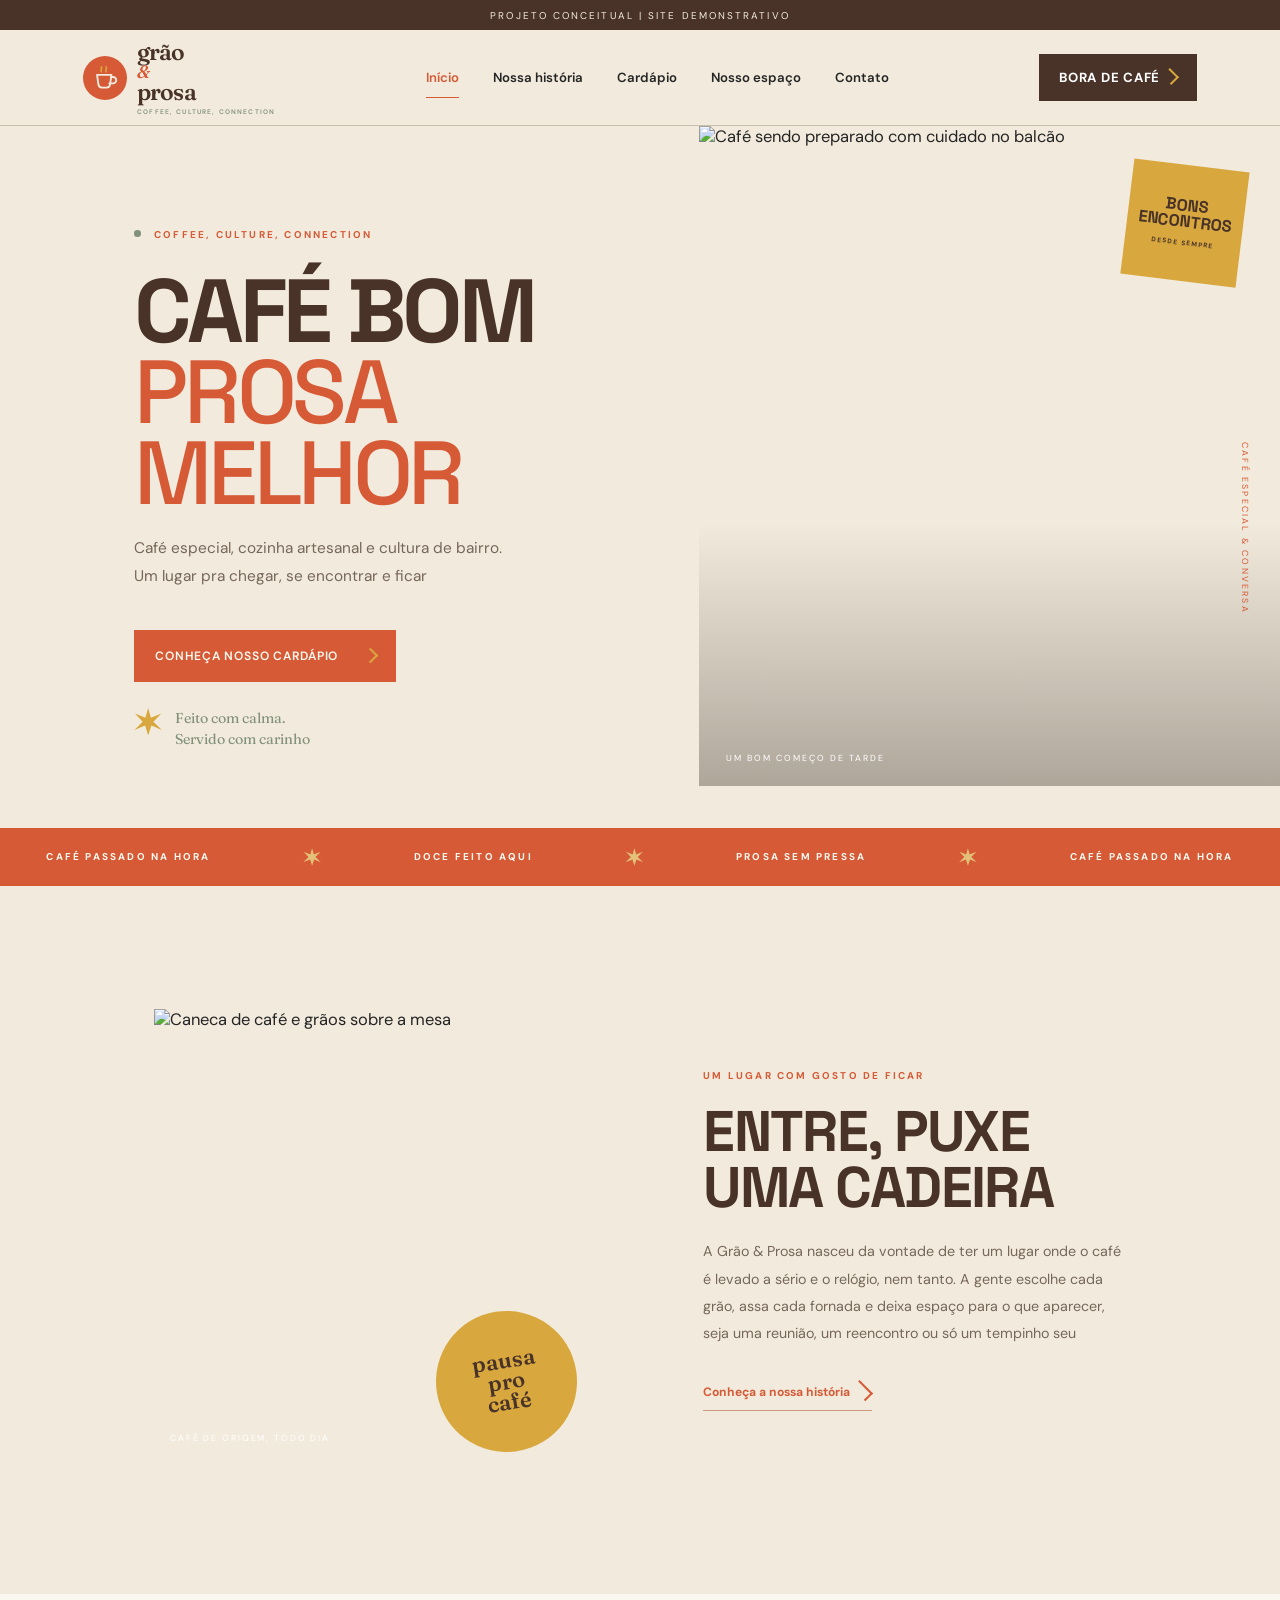
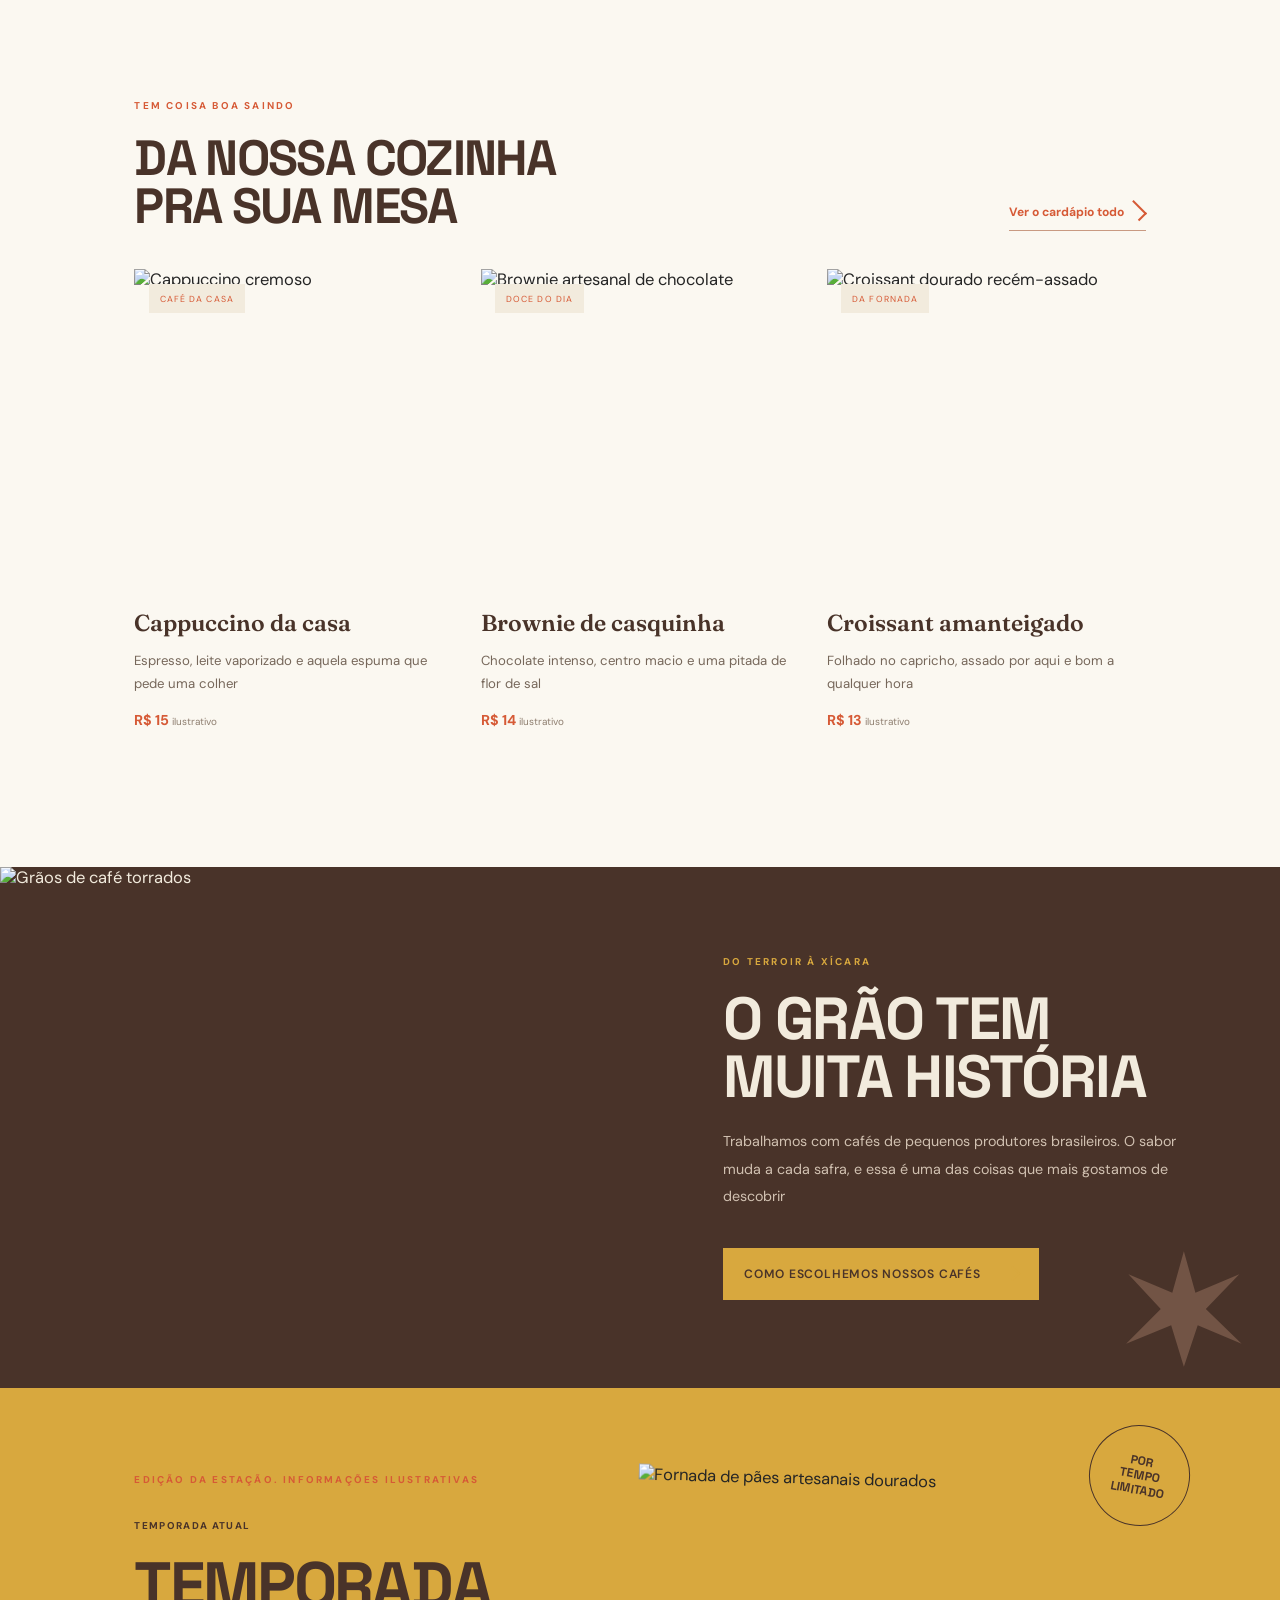
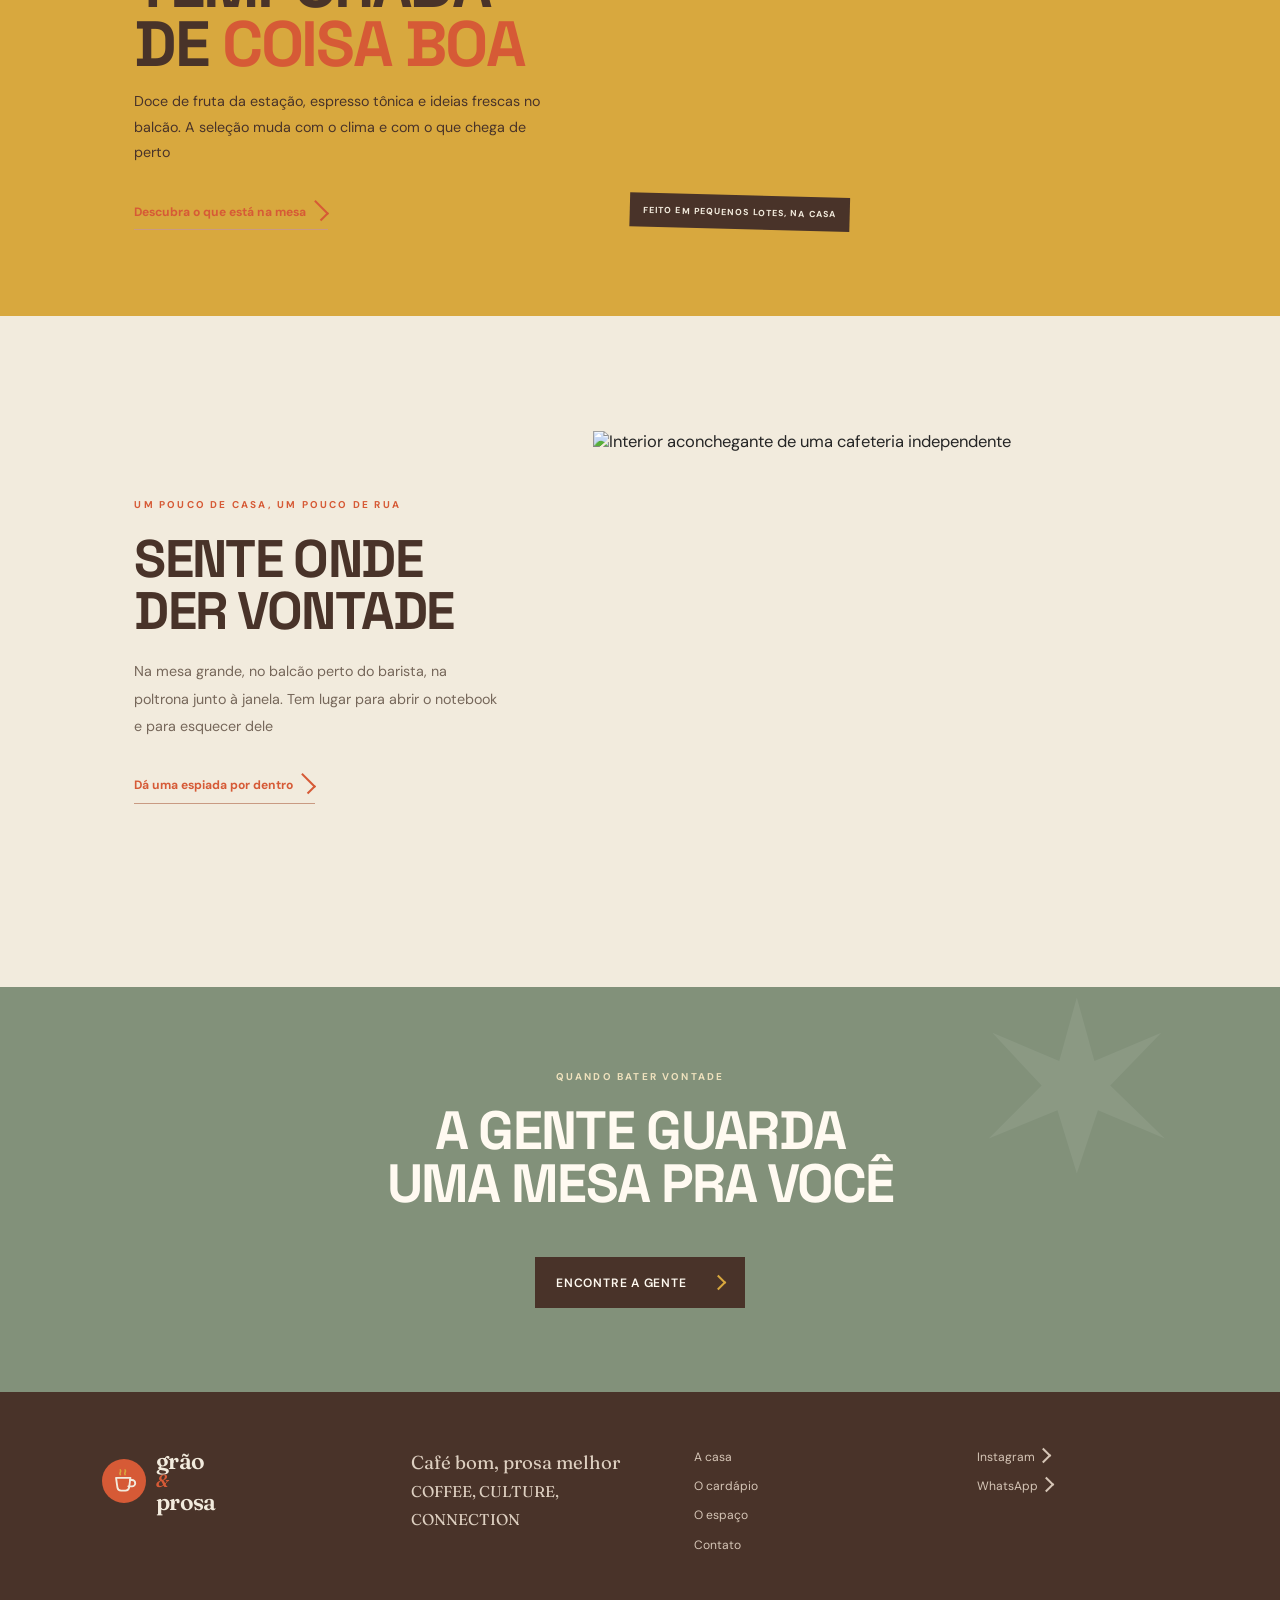
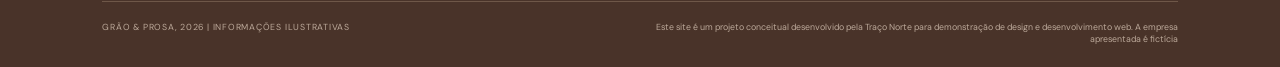
==== commit 3e27e760: "Add files via upload" ====
--- a/index.html
+++ b/index.html
@@ -1,12 +1,12 @@
 <!doctype html>
 <html lang="pt-BR">
   <head>
-    <meta charset="utf-8"><meta name="viewport" content="width=device-width,initial-scale=1"><meta name="theme-color" content="#f3ebdd"><meta name="description" content="Cafeteria urbana com cafés especiais, cozinha artesanal e cultura de bairro. Café bom. Prosa melhor."><title>Grão & Prosa: Café bom. Prosa melhor.</title><link rel="preconnect" href="https://fonts.googleapis.com"><link rel="preconnect" href="https://fonts.gstatic.com" crossorigin><link href="https://fonts.googleapis.com/css2?family=Archivo+Black&family=DM+Sans:wght@400;500;600;700&family=Fraunces:opsz,wght@9..144,500;9..144,600;9..144,700&family=Space+Grotesk:wght@400;500;600;700&display=swap" rel="stylesheet"><link rel="icon" type="image/svg+xml" href="images/favicon.svg?v=2"><link rel="stylesheet" href="css/styles.css"><link rel="stylesheet" href="css/redesign.css"><script defer src="js/script.js"></script>
+    <meta charset="utf-8"><meta name="viewport" content="width=device-width,initial-scale=1"><meta name="theme-color" content="#f3ebdd"><meta name="description" content="Cafeteria urbana com cafés especiais, cozinha artesanal e cultura de bairro. Café bom, prosa melhor"><title>Grão & Prosa: Café bom, prosa melhor</title><link rel="preconnect" href="https://fonts.googleapis.com"><link rel="preconnect" href="https://fonts.gstatic.com" crossorigin><link href="https://fonts.googleapis.com/css2?family=Archivo+Black&family=DM+Sans:wght@400;500;600;700&family=Fraunces:opsz,wght@9..144,500;9..144,600;9..144,700&family=Space+Grotesk:wght@400;500;600;700&display=swap" rel="stylesheet"><link rel="icon" type="image/svg+xml" href="images/favicon.svg?v=2"><link rel="stylesheet" href="css/styles.css"><link rel="stylesheet" href="css/redesign.css"><script defer src="js/script.js"></script>
   </head>
   <body>
     
     <div class="concept">
-      PROJETO CONCEITUAL. SITE DEMONSTRATIVO
+      PROJETO CONCEITUAL | SITE DEMONSTRATIVO
     </div>
     <header class="header">
       <a class="logo" href="index.html" aria-label="Grão e Prosa, início"><span class="logo-mark" aria-hidden="true"><svg viewBox="0 0 64 64" focusable="false"><path class="cup" d="M17 26h27l-2.5 18a7 7 0 0 1-7 6h-8a7 7 0 0 1-7-6z"/><path class="handle" d="M43 30h4a6 6 0 0 1 0 12h-7"/><path class="steam" d="M25 20c-3-4 3-5 0-9M34 20c-3-4 3-5 0-9"/></svg></span><span class="logo-name">grão <i>&</i> prosa<small>COFFEE, CULTURE, CONNECTION</small></span></a><button class="menu-toggle" type="button" aria-label="Abrir menu" aria-expanded="false"></button>
@@ -21,14 +21,14 @@
         <div class="hero-copy">
           <span class="eyebrow"><b></b> COFFEE, CULTURE, CONNECTION</span>
           <h1>
-            Café bom.<br><em>Prosa melhor.</em>
+            Café bom<br><em>Prosa melhor</em>
           </h1>
           <p>
-            Café especial, cozinha artesanal e cultura de bairro. Um lugar pra chegar, se encontrar e ficar.
+            Café especial, cozinha artesanal e cultura de bairro. Um lugar pra chegar, se encontrar e ficar
           </p>
           <a class="button" href="cardapio.html">Conheça nosso cardápio <span class="arrow-icon" aria-hidden="true"></span></a>
           <div class="hero-note">
-            <span class="scribble graphic-star" aria-hidden="true"></span> Feito com calma.<br>Servido com carinho.
+            <span class="scribble graphic-star" aria-hidden="true"></span> Feito com calma.<br>Servido com carinho
           </div>
         </div>
         <div class="hero-visual">
@@ -58,10 +58,10 @@
         <div class="intro-copy">
           <span class="eyebrow">UM LUGAR COM GOSTO DE FICAR</span>
           <h2>
-            Entre, puxe<br>uma cadeira.
+            Entre, puxe<br>uma cadeira
           </h2>
           <p>
-            A Grão & Prosa nasceu da vontade de ter um lugar onde o café é levado a sério e o relógio, nem tanto. A gente escolhe cada grão, assa cada fornada e deixa espaço para o que aparecer, seja uma reunião, um reencontro ou só um tempinho seu.
+            A Grão & Prosa nasceu da vontade de ter um lugar onde o café é levado a sério e o relógio, nem tanto. A gente escolhe cada grão, assa cada fornada e deixa espaço para o que aparecer, seja uma reunião, um reencontro ou só um tempinho seu
           </p>
           <a class="text-link" href="historia.html">Conheça a nossa história <span class="arrow-icon" aria-hidden="true"></span></a>
         </div>
@@ -72,7 +72,7 @@
           <div>
             <span class="eyebrow">TEM COISA BOA SAINDO</span>
             <h2>
-              Da nossa cozinha<br>pra sua mesa.
+              Da nossa cozinha<br>pra sua mesa
             </h2>
           </div>
           <a class="text-link" href="cardapio.html">Ver o cardápio todo <span class="arrow-icon" aria-hidden="true"></span></a>
@@ -86,7 +86,7 @@
             Cappuccino da casa
           </h3>
           <p>
-            Espresso, leite vaporizado e aquela espuma que pede uma colher.
+            Espresso, leite vaporizado e aquela espuma que pede uma colher
           </p>
           <b>R$ 15 <small>ilustrativo</small></b></a><a class="food-card" href="cardapio.html">
           <div class="food-img">
@@ -96,7 +96,7 @@
             Brownie de casquinha
           </h3>
           <p>
-            Chocolate intenso, centro macio e uma pitada de flor de sal.
+            Chocolate intenso, centro macio e uma pitada de flor de sal
           </p>
           <b>R$ 14 <small>ilustrativo</small></b></a><a class="food-card" href="cardapio.html">
           <div class="food-img">
@@ -106,7 +106,7 @@
             Croissant amanteigado
           </h3>
           <p>
-            Folhado no capricho, assado por aqui e bom a qualquer hora.
+            Folhado no capricho, assado por aqui e bom a qualquer hora
           </p>
           <b>R$ 13 <small>ilustrativo</small></b></a>
         </div>
@@ -119,10 +119,10 @@
         <div class="beans-copy">
           <span class="eyebrow">DO TERROIR À XÍCARA</span>
           <h2>
-            O grão tem<br>muita história.
+            O grão tem<br>muita história
           </h2>
           <p>
-            Trabalhamos com cafés de pequenos produtores brasileiros. O sabor muda a cada safra, e essa é uma das coisas que mais gostamos de descobrir.
+            Trabalhamos com cafés de pequenos produtores brasileiros. O sabor muda a cada safra, e essa é uma das coisas que mais gostamos de descobrir
           </p>
           <a class="button button-light" href="historia.html">Como escolhemos nossos cafés <span class="arrow-icon" aria-hidden="true"></span></a><span class="beans-doodle graphic-star" aria-hidden="true"></span>
         </div>
@@ -132,8 +132,8 @@
         <div class="seasonal-copy">
           <span class="eyebrow">EDIÇÃO DA ESTAÇÃO. INFORMAÇÕES ILUSTRATIVAS</span>
           <p class="seasonal-index">TEMPORADA ATUAL</p>
-          <h2>Temporada<br>de <em>coisa boa.</em></h2>
-          <p>Doce de fruta da estação, espresso tônica e ideias frescas no balcão. A seleção muda com o clima e com o que chega de perto.</p>
+          <h2>Temporada<br>de <em>coisa boa</em></h2>
+          <p>Doce de fruta da estação, espresso tônica e ideias frescas no balcão. A seleção muda com o clima e com o que chega de perto</p>
           <a class="text-link" href="cardapio.html">Descubra o que está na mesa <span class="arrow-icon" aria-hidden="true"></span></a>
         </div>
         <figure class="seasonal-photo">
@@ -146,10 +146,10 @@
         <div>
           <span class="eyebrow">UM POUCO DE CASA, UM POUCO DE RUA</span>
           <h2>
-            Sente onde<br>der vontade.
+            Sente onde<br>der vontade
           </h2>
           <p>
-            Na mesa grande, no balcão perto do barista, na poltrona junto à janela. Tem lugar para abrir o notebook e para esquecer dele.
+            Na mesa grande, no balcão perto do barista, na poltrona junto à janela. Tem lugar para abrir o notebook e para esquecer dele
           </p>
           <a class="text-link" href="espaco.html">Dá uma espiada por dentro <span class="arrow-icon" aria-hidden="true"></span></a>
         </div>
@@ -159,7 +159,7 @@
       <section class="visit">
         <span class="eyebrow">QUANDO BATER VONTADE</span>
         <h2>
-          A gente guarda<br>uma mesa pra você.
+          A gente guarda<br>uma mesa pra você
         </h2>
         <a class="button" href="contato.html">Encontre a gente <span class="arrow-icon" aria-hidden="true"></span></a><span class="visit-flower graphic-star" aria-hidden="true"></span>
       </section>
@@ -169,7 +169,7 @@
       <div class="footer-top">
         <a class="logo logo-footer" href="index.html"><span class="logo-mark" aria-hidden="true"><svg viewBox="0 0 64 64" focusable="false"><path class="cup" d="M17 26h27l-2.5 18a7 7 0 0 1-7 6h-8a7 7 0 0 1-7-6z"/><path class="handle" d="M43 30h4a6 6 0 0 1 0 12h-7"/><path class="steam" d="M25 20c-3-4 3-5 0-9M34 20c-3-4 3-5 0-9"/></svg></span><span class="logo-name">grão <i>&</i> prosa</span></a>
         <p>
-          Café bom. Prosa melhor.<br><small>COFFEE, CULTURE, CONNECTION</small>
+          Café bom, prosa melhor<br><small>COFFEE, CULTURE, CONNECTION</small>
         </p>
         <div class="footer-links">
           <a href="historia.html">A casa</a><a href="cardapio.html">O cardápio</a><a href="espaco.html">O espaço</a><a href="contato.html">Contato</a>
@@ -179,7 +179,7 @@
         </div>
       </div>
       <div class="footer-bottom">
-        <span>GRÃO & PROSA, 2026. INFORMAÇÕES ILUSTRATIVAS</span><span>Este site é um projeto conceitual desenvolvido pela Traço Norte para demonstração de design e desenvolvimento web. A empresa apresentada é fictícia.</span>
+        <span>GRÃO & PROSA, 2026 | INFORMAÇÕES ILUSTRATIVAS</span><span>Este site é um projeto conceitual desenvolvido pela Traço Norte para demonstração de design e desenvolvimento web. A empresa apresentada é fictícia</span>
       </div>
     </footer>
   </body>
--- a/css/styles.css
+++ b/css/styles.css
@@ -14,6 +14,7 @@
   box-sizing:border-box
 }
 html {
+  font-size: 110%;
   scroll-behavior:smooth
 }
 body {
